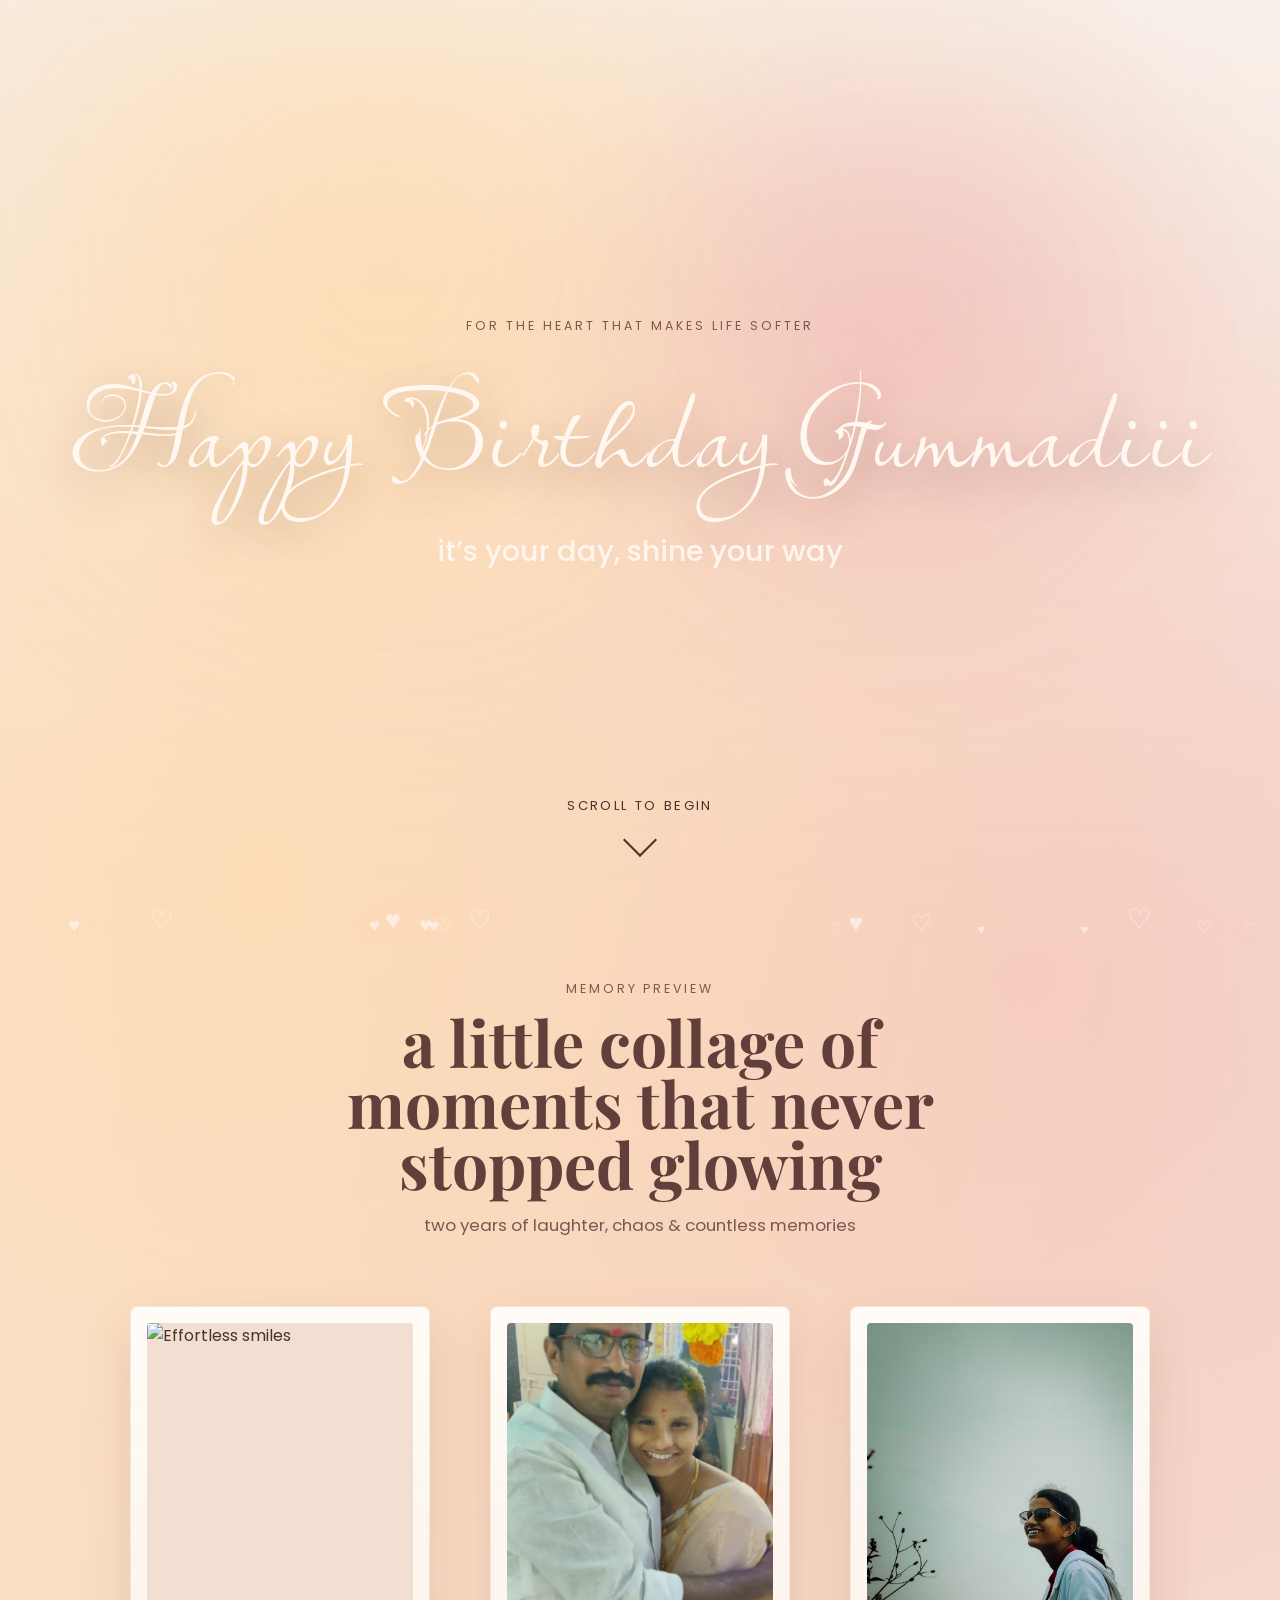
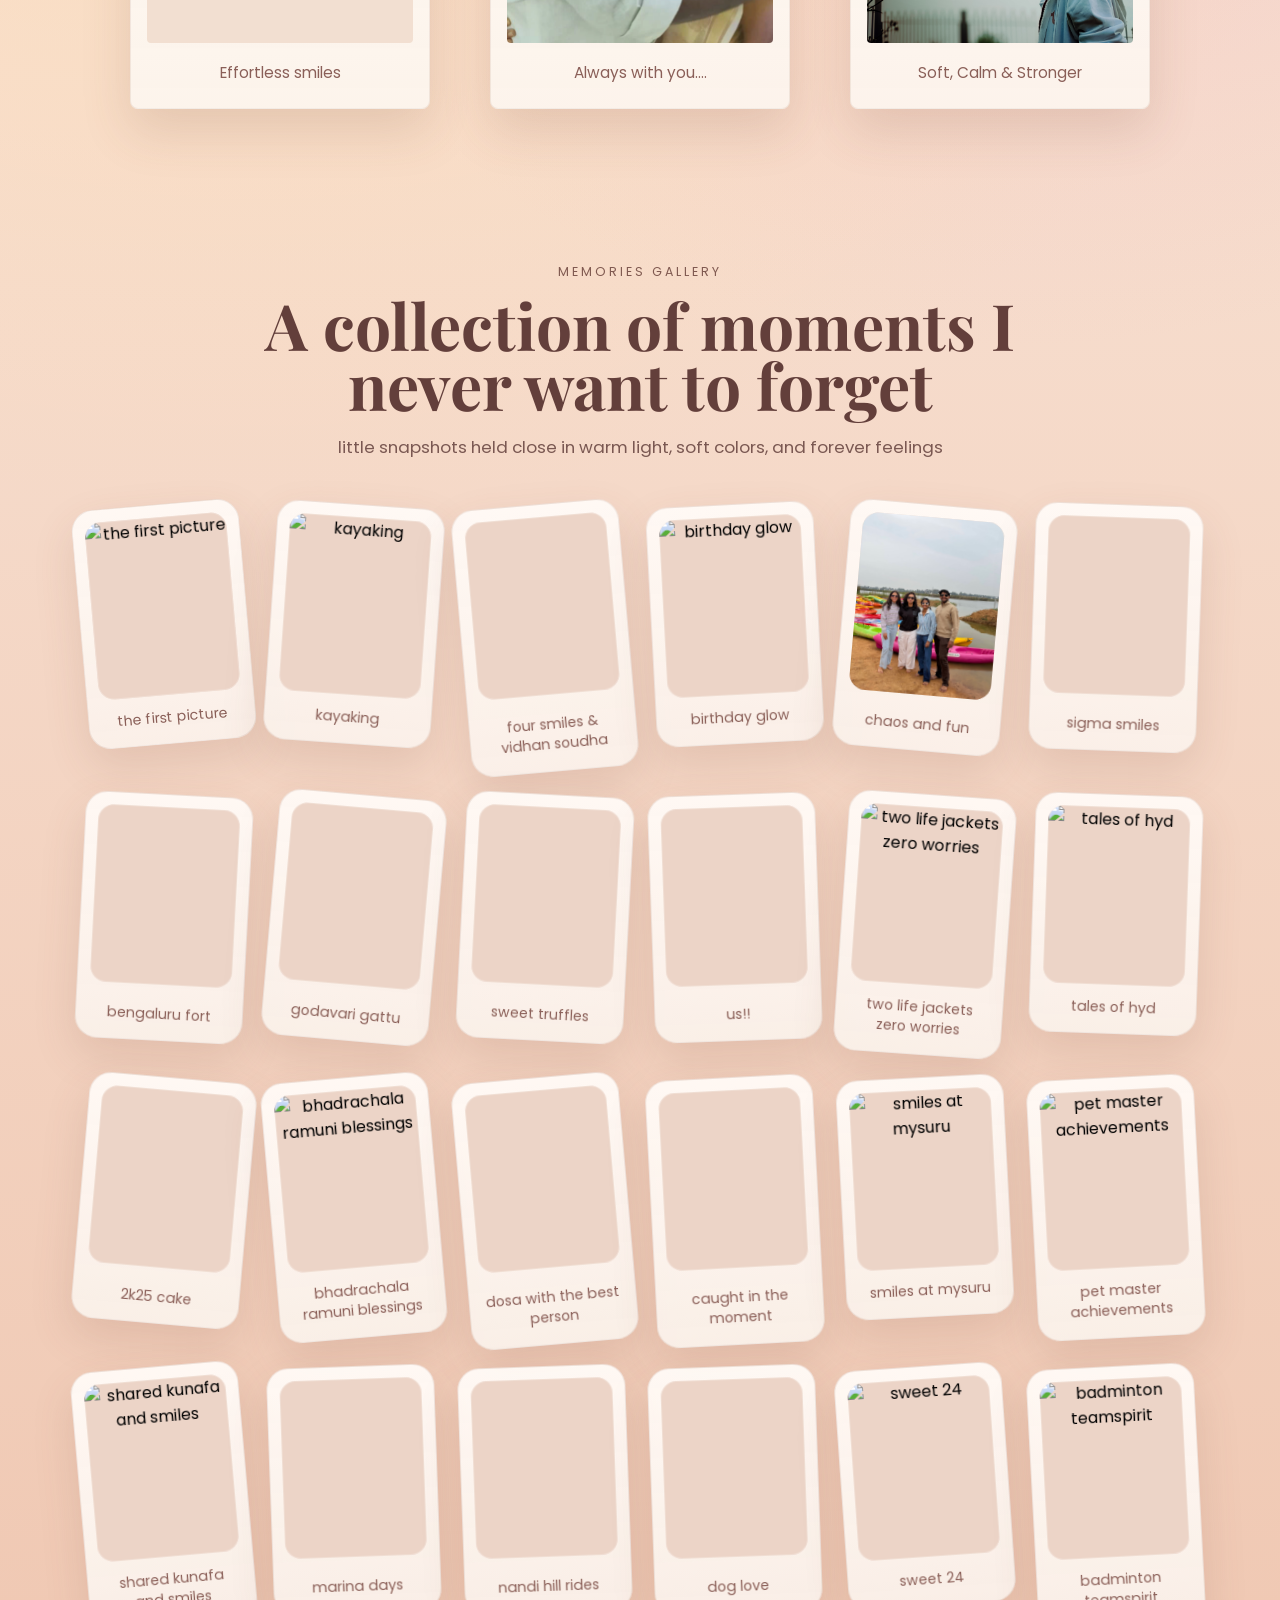
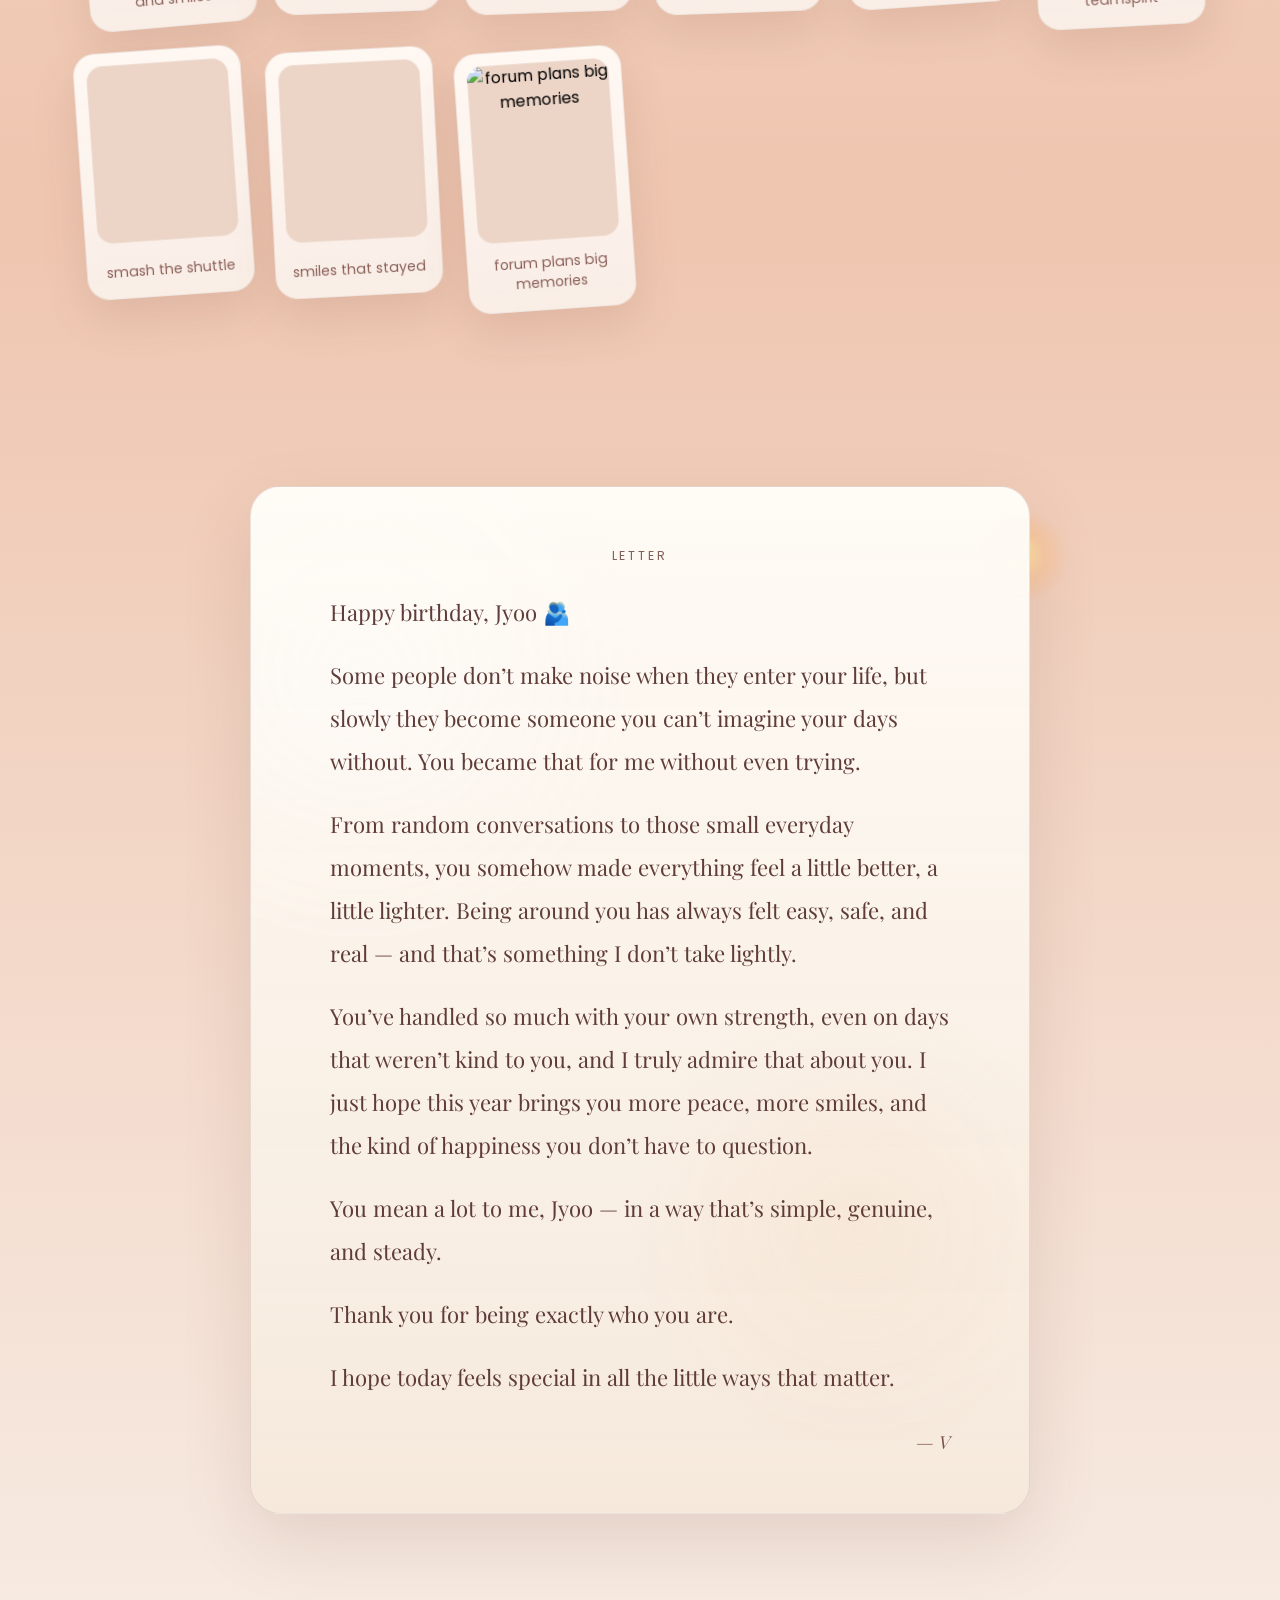
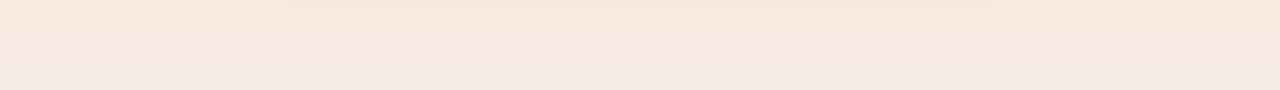
==== index.html @ 76ed0502 "Initial Commit" ====
<!DOCTYPE html>
<html lang="en">
<head>
    <meta charset="utf-8">
    <meta name="viewport" content="width=device-width, initial-scale=1.0">
    <title>Happy Birthday</title>
    <meta
        name="description"
        content="A Birthday page for Gummadi Jyoshna"
    >
    <link rel="preconnect" href="https://fonts.googleapis.com">
    <link rel="preconnect" href="https://fonts.gstatic.com" crossorigin>
    <link
        href="https://fonts.googleapis.com/css2?family=Lavishly+Yours&family=Playfair+Display:wght@600;700;800&family=Poppins:wght@300;400;500;600&display=swap"
        rel="stylesheet"
    >
    <link rel="stylesheet" href="style.css">
</head>
<body>
    <div class="sky-glow sky-glow-left"></div>
    <div class="sky-glow sky-glow-right"></div>
    <div class="film-grain"></div>
    <div class="hearts-layer" id="heartsLayer" aria-hidden="true"></div>

    <main>
        <section class="hero" id="home">
            <div class="hero-backdrop" aria-hidden="true"></div>

            <div class="hero-content">
                <p class="hero-kicker reveal">for the heart that makes life softer</p>
                <h1 class="reveal delay-1 lavishly-yours-regular">Happy Birthday Gummadiii</h1>
                <p class="hero-line reveal delay-2">it&rsquo;s your day, shine your way</p>
                <!-- <p class="hero-subtext reveal delay-3">the world is better because you&rsquo;re in it</p> -->
            </div>

            <button class="scroll-indicator reveal delay-4" id="scrollIndicator" type="button" aria-label="Scroll to begin">
                <span>scroll to begin</span>
                <span class="scroll-arrow" aria-hidden="true"></span>
            </button>
        </section>

        <section class="memories" id="memories">
            <div class="section-copy reveal">
                <p class="section-tag">Memory Preview</p>
                <h2>a little collage of moments that never stopped glowing</h2>
                <p class="section-caption">two years of laughter, chaos &amp; countless memories</p>
            </div>

            <div class="polaroid-gallery">
                <article class="polaroid polaroid-left reveal float-soft">
                    <div class="polaroid-frame">
                        <img src="Happy Birthday_files/Pictures/HP/HP_1.jpg" alt="Effortless smiles">
                    </div>
                    <p>Effortless smiles</p>
                </article>

                <article class="polaroid polaroid-center reveal delay-1">
                    <div class="polaroid-frame">
                        <img src="Happy Birthday_files/Pictures/HP/HP_2.jpeg" alt="Always with you....">
                    </div>
                    <p>Always with you....</p>
                </article>

                <article class="polaroid polaroid-right reveal delay-2 float-soft">
                    <div class="polaroid-frame">
                        <img src="Happy Birthday_files/Pictures/HP/HP_3.jpeg" alt="Soft, Calm & Stronger">
                    </div>
                    <p>Soft, Calm & Stronger</p>
                </article>
            </div>
        </section>

        <section class="memories-gallery" id="memoriesGallery">
            <div class="section-copy reveal">
                <p class="section-tag">Memories Gallery</p>
                <h2>A collection of moments I never want to forget</h2>
                <p class="section-caption">little snapshots held close in warm light, soft colors, and forever feelings</p>
            </div>

            <div class="gallery-grid" aria-label="Memories gallery"></div>
        </section>

        <section class="letter-section" id="letterSection">
            <div class="letter-container reveal">
                <span class="letter-glow" aria-hidden="true"></span>
                <div class="letter-container-inner">
                    <p class="section-tag reveal">Letter</p>

                    <div class="letter-body" aria-label="Birthday letter">
                        <p class="letter-line reveal">Happy birthday, Jyoo 🫂</p>
                        <p class="letter-line reveal">Some people don’t make noise when they enter your life, but slowly they become someone you can’t imagine your days without. You became that for me without even trying.</p>
                        <p class="letter-line reveal">From random conversations to those small everyday moments, you somehow made everything feel a little better, a little lighter. Being around you has always felt easy, safe, and real — and that’s something I don’t take lightly.</p>
                        <p class="letter-line reveal">You’ve handled so much with your own strength, even on days that weren’t kind to you, and I truly admire that about you. I just hope this year brings you more peace, more smiles, and the kind of happiness you don’t have to question.</p>
                        <p class="letter-line reveal">You mean a lot to me, Jyoo — in a way that’s simple, genuine, and steady.</p>
                        <p class="letter-line reveal">Thank you for being exactly who you are.</p>
                        <p class="letter-line reveal">I hope today feels special in all the little ways that matter.</p>
                    </div>

                    <p class="letter-signoff reveal">— V</p>
                </div>
            </div>
        </section>

    </main>

    <div class="lightbox" id="lightbox" aria-hidden="true">
        <div class="lightbox-backdrop" data-lightbox-close></div>
        <div class="lightbox-dialog" role="dialog" aria-modal="true" aria-label="Expanded gallery image">
            <button class="lightbox-nav lightbox-prev" id="lightboxPrev" type="button" aria-label="Previous image">&#10094;</button>
            <button class="lightbox-close" id="lightboxClose" type="button" aria-label="Close image preview">&times;</button>
            <img class="lightbox-image" id="lightboxImage" src="" alt="">
            <button class="lightbox-nav lightbox-next" id="lightboxNext" type="button" aria-label="Next image">&#10095;</button>
        </div>
    </div>

    <script src="js/script.js"></script>
</body>
</html>
---- style.css ----
:root {
    --bg: #f6e8dc;
    --bg-deep: #efd0bf;
    --surface: rgba(255, 249, 244, 0.56);
    --surface-strong: rgba(255, 252, 249, 0.8);
    --text: #4d2f2d;
    --muted: #7a5852;
    --line: rgba(133, 84, 73, 0.14);
    --peach: #f4b183;
    --rose: #eaa0a5;
    --gold: #ffd7a8;
    --shadow: 0 24px 80px rgba(116, 60, 42, 0.16);
}

* {
    box-sizing: border-box;
}

html {
    scroll-behavior: smooth;
}

body {
    margin: 0;
    min-height: 100vh;
    overflow-x: hidden;
    color: var(--text);
    font-family: "Poppins", sans-serif;
    background:
        radial-gradient(circle at 20% 18%, rgba(255, 218, 170, 0.72), transparent 30%),
        radial-gradient(circle at 80% 20%, rgba(238, 168, 177, 0.48), transparent 24%),
        linear-gradient(180deg, #f8efe7 0%, #f7dfd0 34%, #efc6b0 70%, #f7ece4 100%);
}

body::before {
    content: "";
    position: fixed;
    inset: 0;
    pointer-events: none;
    background: linear-gradient(to bottom, rgba(255, 255, 255, 0.08), rgba(255, 255, 255, 0));
    z-index: 1;
}

img {
    display: block;
    width: 100%;
}

button {
    font: inherit;
}

main {
    position: relative;
    z-index: 3;
}

.sky-glow,
.film-grain,
.hearts-layer {
    position: fixed;
    inset: 0;
    pointer-events: none;
}

.sky-glow {
    z-index: 0;
    filter: blur(60px);
    opacity: 0.85;
}

.sky-glow-left {
    background: radial-gradient(circle at 30% 30%, rgba(255, 214, 160, 0.75), transparent 42%);
}

.sky-glow-right {
    background: radial-gradient(circle at 70% 35%, rgba(232, 149, 156, 0.5), transparent 34%);
}

.film-grain {
    z-index: 2;
    opacity: 0.12;
    background-image:
        linear-gradient(rgba(255, 255, 255, 0.18) 1px, transparent 1px),
        linear-gradient(90deg, rgba(255, 255, 255, 0.12) 1px, transparent 1px);
    background-size: 4px 4px, 5px 5px;
    mix-blend-mode: soft-light;
}

.hero,
.memories,
.memories-gallery,
.letter-section {
    width: min(1120px, calc(100% - 32px));
    margin: 0 auto;
}

.hero {
    position: relative;
    min-height: 100vh;
    display: flex;
    justify-content: center;
    align-items: center;
    text-align: center;
    place-items: center;
    padding: 0;
}

.hero-content {
    position: relative;
    z-index: 1;
    width: 100%;
    max-width: 100%;
    margin: 0;
    display: flex;
    flex-direction: column;
    align-items: center;
    justify-content: center;
    text-align: center;
    padding: 0;
}

.hero-kicker,
.section-tag {
    margin: 0 0 14px;
    letter-spacing: 0.24em;
    text-transform: uppercase;
    font-size: 0.78rem;
    color: rgba(93, 52, 46, 0.78);
}

.hero-kicker {
    text-align: center;
}

h1,
h2 {
    margin: 0;
    font-family: "Playfair Display", serif;
    font-weight: 700;
    line-height: 0.95;
}

h1 {
    margin: 0;
    font-family: "Lucurious Script", serif;
    font-weight: 700;
    line-height: 1.08;
    font-size: clamp(3.2rem, 8vw, 6.6rem);
    color: #fff7f0;
    text-shadow: 0 14px 45px rgba(77, 35, 35, 0.38);
    display: flex;
    width: 100%;
    max-width: 100%;
    justify-content: center;
    text-align: center;
    white-space: nowrap;
}

.lavishly-yours-regular {
    font-family: "Lavishly Yours", cursive;
    font-weight: 400;
    font-size: clamp(4.2rem, 9.4vw, 7.8rem);
    letter-spacing: 0.02em;
    line-height: 1.35;
}

.hero-line {
    margin: 18px 0 10px;
    font-size: clamp(1.2rem, 2.6vw, 1.8rem);
    color: #fff5ed;
    font-weight: 500;
    text-align: center;
}

.hero-subtext {
    margin: 0;
    font-size: clamp(1rem, 2vw, 1.15rem);
    color: rgba(255, 245, 237, 0.86);
}

.scroll-indicator {
    position: absolute;
    left: 0;
    right: 0;
    bottom: 38px;
    width: fit-content;
    margin: 0 auto;
    display: flex;
    flex-direction: column;
    align-items: center;
    justify-content: center;
    gap: 12px;
    padding: 10px 18px;
    border: 0;
    appearance: none;
    -webkit-appearance: none;
    color: #4d2f2d;
    background: transparent;
    text-align: center;
    cursor: pointer;
    z-index: 1;
}

.scroll-indicator span:first-child {
    font-size: 0.82rem;
    letter-spacing: 0.18em;
    text-transform: uppercase;
}

.scroll-arrow {
    width: 24px;
    height: 24px;
    border-right: 2px solid currentColor;
    border-bottom: 2px solid currentColor;
    transform: rotate(45deg);
    animation: bounceDown 1.6s ease-in-out infinite;
}

.memories {
    position: relative;
    padding: 80px 0 120px;
}

.memories-gallery {
    position: relative;
    padding: 10px 0 140px;
}

.letter-section {
    position: relative;
    padding: 0 0 140px;
}

.section-copy {
    text-align: center;
    max-width: 760px;
    margin: 0 auto 44px;
}

h2 {
    font-size: clamp(2.4rem, 5vw, 4.6rem);
    color: #633f3b;
}

.section-caption {
    margin: 18px 0 0;
    font-size: 1.05rem;
    color: var(--muted);
}

.polaroid-gallery {
    position: relative;
    display: grid;
    grid-template-columns: repeat(3, minmax(0, 1fr));
    align-items: end;
    gap: 0;
    min-height: 420px;
    padding: 24px 20px;
}

.polaroid {
    position: relative;
    width: min(100%, 300px);
    margin: 0 auto;
    padding: 16px 16px 24px;
    border: 1px solid rgba(154, 113, 98, 0.12);
    border-radius: 8px;
    background: linear-gradient(180deg, rgba(255, 252, 248, 0.96), rgba(252, 245, 238, 0.92));
    box-shadow: 0 22px 50px rgba(123, 72, 57, 0.16);
}

.polaroid-frame {
    overflow: hidden;
    aspect-ratio: 4 / 4.8;
    border-radius: 4px;
    background: #f2dfd1;
}

.polaroid img {
    height: 100%;
    object-fit: cover;
    cursor: zoom-in;
}

.polaroid p {
    margin: 18px 0 0;
    text-align: center;
    color: #8a5f58;
    font-size: 0.96rem;
}

.polaroid-left {
    transform: translateY(40px) rotate(-8deg);
    z-index: 1;
}

.polaroid-center {
    transform: rotate(2deg);
    z-index: 3;
}

.polaroid-right {
    transform: translateY(26px) rotate(9deg);
    z-index: 2;
}

.gallery-grid {
    display: grid;
    grid-template-columns: repeat(auto-fit, minmax(160px, 1fr));
    gap: 22px;
    align-items: start;
}

.gallery-card {
    position: relative;
    padding: 12px 12px 16px;
    border: 1px solid rgba(154, 113, 98, 0.14);
    border-radius: 22px;
    background: linear-gradient(180deg, rgba(255, 250, 246, 0.95), rgba(250, 241, 234, 0.92));
    box-shadow: 0 18px 44px rgba(118, 70, 56, 0.14);
    transform: rotate(var(--card-rotate, 0deg));
    contain: layout paint;
    transition: transform 0.45s ease, box-shadow 0.45s ease, border-color 0.45s ease;
}

.gallery-card.reveal {
    opacity: 0;
    transform: translateY(28px) rotate(var(--card-rotate, 0deg));
}

.gallery-card.reveal.is-visible {
    opacity: 1;
    transform: translateY(0) rotate(var(--card-rotate, 0deg));
}

.gallery-card:hover {
    transform: translateY(-4px) rotate(var(--card-rotate, 0deg));
    box-shadow: 0 24px 56px rgba(118, 70, 56, 0.18);
    border-color: rgba(154, 113, 98, 0.24);
}

.gallery-card p {
    margin: 12px 4px 0;
    text-align: center;
    color: #8a5f58;
    font-size: 0.88rem;
    line-height: 1.45;
}

.gallery-shot {
    width: 100%;
    padding: 0;
    border: 0;
    border-radius: 16px;
    overflow: hidden;
    cursor: zoom-in;
    background: #ecd4c7;
    box-shadow: inset 0 0 0 1px rgba(255, 255, 255, 0.22);
}

.gallery-shot img {
    aspect-ratio: 4 / 5;
    height: 100%;
    object-fit: cover;
    object-position: center;
    transition: transform 0.55s ease, filter 0.55s ease;
    will-change: transform;
}

.gallery-shot:hover img,
.gallery-shot:focus-visible img {
    transform: scale(1.06);
    filter: brightness(1.08) saturate(1.05);
}

.gallery-shot:focus-visible {
    outline: 2px solid rgba(111, 63, 57, 0.45);
    outline-offset: 4px;
}

.letter-container {
    position: relative;
    display: flex;
    justify-content: center;
    padding: 36px 0;
}

.letter-container-inner {
    position: relative;
    width: min(780px, 100%);
    padding: clamp(36px, 5vw, 60px);
    border: 1px solid rgba(145, 95, 83, 0.16);
    border-radius: 30px;
    background:
        linear-gradient(180deg, rgba(255, 252, 247, 0.97), rgba(245, 233, 220, 0.94)),
        repeating-linear-gradient(
            180deg,
            rgba(167, 116, 100, 0.06) 0,
            rgba(167, 116, 100, 0.06) 1px,
            transparent 1px,
            transparent 36px
        );
    box-shadow:
        0 26px 70px rgba(112, 64, 51, 0.14),
        inset 0 1px 0 rgba(255, 255, 255, 0.72);
    overflow: hidden;
}

.letter-container-inner::before {
    content: "";
    position: absolute;
    inset: 0;
    background:
        radial-gradient(circle at 14% 18%, rgba(255, 255, 255, 0.44), transparent 26%),
        radial-gradient(circle at 78% 72%, rgba(242, 199, 164, 0.2), transparent 24%);
    opacity: 0.8;
    pointer-events: none;
}

.letter-body,
.letter-signoff {
    position: relative;
    z-index: 1;
}

.letter-container .section-tag {
    position: relative;
    z-index: 1;
    margin-bottom: 26px;
    text-align: center;
}

.letter-body {
    display: grid;
    gap: 20px;
    max-width: 620px;
    margin: 0 auto;
    font-family: "Playfair Display", serif;
    font-size: clamp(1.14rem, 2vw, 1.38rem);
    line-height: 1.95;
    color: #5f3c37;
}

.letter-line {
    margin: 0;
    opacity: 0;
    transform: translateY(14px);
    transition:
        opacity 0.75s ease,
        transform 0.75s ease;
    transition-delay: var(--line-delay, 0s);
}

.letter-line.is-visible {
    opacity: 1;
    transform: translateY(0);
}

.letter-signoff {
    margin: 30px auto 0;
    max-width: 620px;
    text-align: right;
    font-family: "Playfair Display", serif;
    font-size: 1.12rem;
    font-style: italic;
    color: #7b5149;
}

.letter-glow {
    position: absolute;
    top: 62px;
    right: 12%;
    width: 88px;
    height: 88px;
    border-radius: 999px;
    background: radial-gradient(circle, rgba(255, 231, 171, 0.95) 0%, rgba(255, 192, 128, 0.42) 38%, rgba(255, 179, 119, 0.08) 70%, transparent 100%);
    filter: blur(2px);
    pointer-events: none;
    opacity: 0.9;
}

.letter-glow::before {
    content: "";
    position: absolute;
    left: 50%;
    top: 50%;
    width: 14px;
    height: 28px;
    border-radius: 50% 50% 50% 50%;
    background: linear-gradient(180deg, rgba(255, 253, 234, 0.98), rgba(255, 198, 92, 0.92));
    transform: translate(-50%, -60%) rotate(12deg);
    box-shadow: 0 0 18px rgba(255, 214, 116, 0.65);
}

.reveal {
    opacity: 0;
    transform: translateY(28px);
    transition: opacity 0.9s ease, transform 0.9s ease;
}

.reveal.is-visible {
    opacity: 1;
    transform: translateY(0);
}

.delay-1 {
    transition-delay: 0.12s;
}

.delay-2 {
    transition-delay: 0.24s;
}

.delay-3 {
    transition-delay: 0.36s;
}

.delay-4 {
    transition-delay: 0.48s;
}

.float-soft {
    animation: floatSoft 5.8s ease-in-out infinite;
}

.heart {
    position: absolute;
    bottom: -40px;
    color: rgba(255, 243, 238, 0.72);
    font-size: 14px;
    animation-name: heartRise;
    animation-timing-function: linear;
    animation-iteration-count: infinite;
    text-shadow: 0 0 12px rgba(255, 223, 205, 0.52);
}

.lightbox {
    position: fixed;
    inset: 0;
    z-index: 20;
    display: grid;
    place-items: center;
    padding: 24px;
    opacity: 0;
    visibility: hidden;
    transition: opacity 0.25s ease, visibility 0.25s ease;
}

.lightbox.is-open {
    opacity: 1;
    visibility: visible;
}

.lightbox-backdrop {
    position: absolute;
    inset: 0;
    background: rgba(26, 16, 15, 0.84);
    backdrop-filter: blur(6px);
}

.lightbox-dialog {
    position: relative;
    z-index: 1;
    width: min(92vw, 900px);
    max-height: min(88vh, 900px);
    display: grid;
    place-items: center;
}

.lightbox-image {
    width: auto;
    max-width: 100%;
    max-height: 88vh;
    border-radius: 18px;
    box-shadow: 0 24px 70px rgba(0, 0, 0, 0.35);
}

.lightbox-nav {
    position: absolute;
    top: 50%;
    translate: 0 -50%;
    width: 52px;
    height: 52px;
    border: 0;
    border-radius: 999px;
    display: grid;
    place-items: center;
    padding: 0;
    color: #fff7f0;
    background: rgba(77, 47, 45, 0.86);
    box-shadow: 0 14px 30px rgba(0, 0, 0, 0.24);
    cursor: pointer;
    font-size: 1.7rem;
    line-height: 1;
    transition: background 0.25s ease, transform 0.25s ease;
}

.lightbox-nav:hover {
    background: rgba(77, 47, 45, 1);
    transform: translateY(-2px);
}

.lightbox-prev {
    left: -72px;
}

.lightbox-next {
    right: -72px;
}

.lightbox-close {
    position: absolute;
    top: -14px;
    right: -14px;
    width: 44px;
    height: 44px;
    border: 0;
    border-radius: 999px;
    display: grid;
    place-items: center;
    padding: 0;
    color: #fff7f0;
    background: rgba(77, 47, 45, 0.9);
    box-shadow: 0 12px 30px rgba(0, 0, 0, 0.24);
    cursor: pointer;
    font-size: 1.8rem;
    line-height: 1;
}

.lightbox-close:hover {
    background: rgba(77, 47, 45, 1);
}

@keyframes bounceDown {
    0%,
    100% {
        transform: rotate(45deg) translate(0, 0);
        opacity: 0.7;
    }

    50% {
        transform: rotate(45deg) translate(6px, 6px);
        opacity: 1;
    }
}

@keyframes floatSoft {
    0%,
    100% {
        translate: 0 0;
    }

    50% {
        translate: 0 -14px;
    }
}

@keyframes heartRise {
    0% {
        transform: translate3d(0, 0, 0) scale(0.9);
        opacity: 0;
    }

    15% {
        opacity: 0.85;
    }

    100% {
        transform: translate3d(var(--drift, 0px), -110vh, 0) scale(1.15);
        opacity: 0;
    }
}

@media (max-width: 900px) {
    .hero-content {
        width: 100%;
        max-width: 100%;
    }

    .gallery-grid {
        grid-template-columns: repeat(auto-fit, minmax(170px, 1fr));
        gap: 18px;
    }

    .polaroid-gallery {
        grid-template-columns: 1fr;
        gap: 26px;
        justify-items: center;
        min-height: auto;
        padding: 10px 0 0;
    }

    .lightbox-prev {
        left: 14px;
    }

    .lightbox-next {
        right: 14px;
    }

    .polaroid,
    .polaroid-left,
    .polaroid-center,
    .polaroid-right {
        width: min(100%, 340px);
        transform: rotate(0deg);
    }
}

@media (max-width: 640px) {
    .hero,
    .memories,
    .memories-gallery,
    .letter-section {
        width: min(100%, calc(100% - 20px));
    }

    .memories-gallery {
        padding-bottom: 110px;
    }

    .gallery-grid {
        grid-template-columns: repeat(2, minmax(0, 1fr));
        gap: 16px;
    }

    .gallery-card,
    .gallery-card:hover {
        transform: rotate(0deg);
    }

    .gallery-card.reveal {
        transform: translateY(28px) rotate(0deg);
    }

    .gallery-card.reveal.is-visible {
        transform: translateY(0) rotate(0deg);
    }

    .gallery-card p {
        font-size: 0.82rem;
    }

    .hero-backdrop {
        inset: 10px 0;
        border-radius: 28px;
    }

    .hero-content {
        width: 100%;
        max-width: 100%;
    }

    .lavishly-yours-regular {
        font-size: clamp(3.8rem, 18vw, 5.8rem);
        letter-spacing: 0.015em;
    }

    h1 {
        white-space: normal;
    }

    .scroll-indicator {
        bottom: 24px;
    }

    .section-caption {
        font-size: 0.98rem;
    }

    .letter-section {
        padding-bottom: 110px;
    }

    .letter-container-inner {
        padding: 30px 22px 34px;
        border-radius: 22px;
    }

    .letter-body {
        gap: 16px;
        font-size: 1.04rem;
        line-height: 1.72;
    }

    .letter-signoff {
        margin-top: 24px;
    }

    .letter-glow {
        right: 8px;
        top: 34px;
        width: 68px;
        height: 68px;
        opacity: 0.78;
    }

    .lightbox {
        padding: 18px;
    }

    .lightbox-dialog {
        width: min(100%, 92vw);
    }

    .lightbox-close {
        top: -10px;
        right: -2px;
    }

    .lightbox-nav {
        top: auto;
        bottom: -64px;
        translate: 0 0;
    }

    .lightbox-prev {
        left: calc(50% - 62px);
    }

    .lightbox-next {
        right: calc(50% - 62px);
    }
}

@media (prefers-reduced-motion: reduce) {
    html {
        scroll-behavior: auto;
    }

    *,
    *::before,
    *::after {
        animation: none !important;
        transition-duration: 0.01ms !important;
        transition-delay: 0ms !important;
    }

    .reveal,
    .reveal.is-visible {
        opacity: 1;
        transform: none;
    }
}
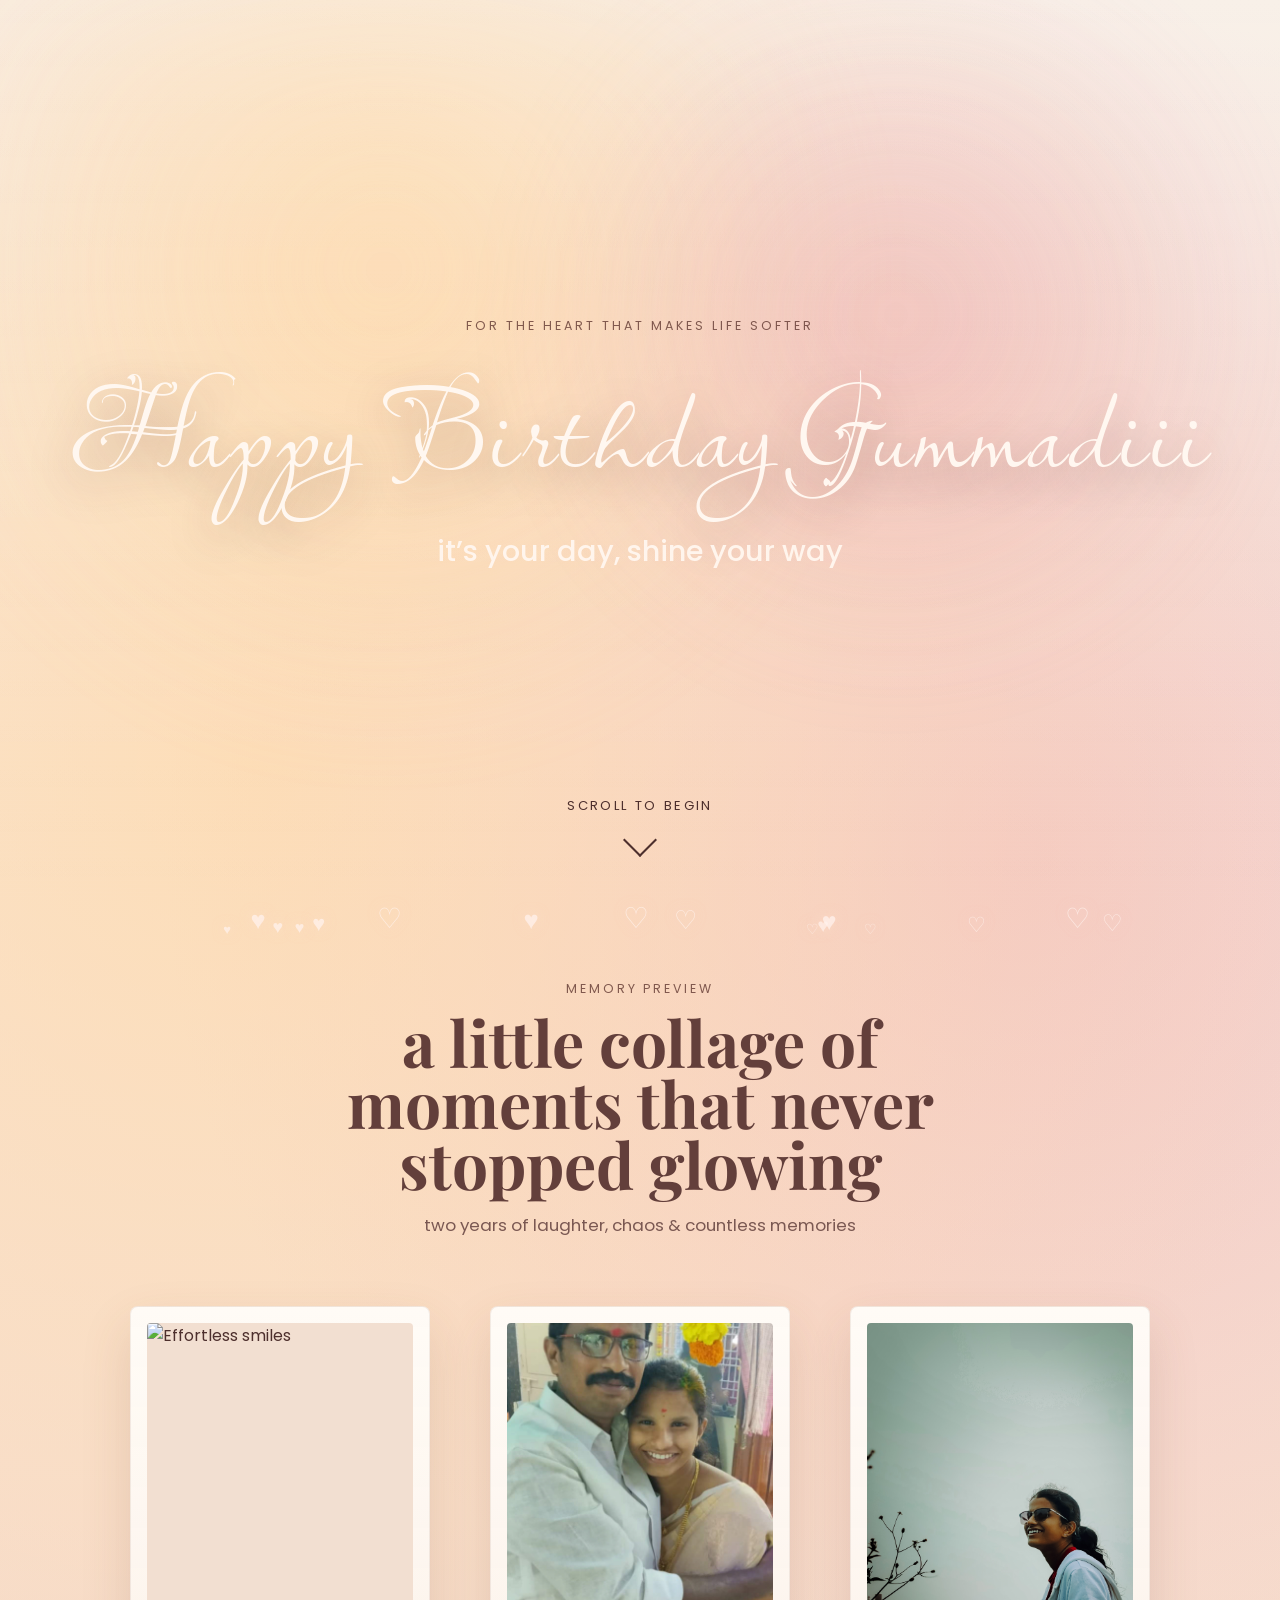
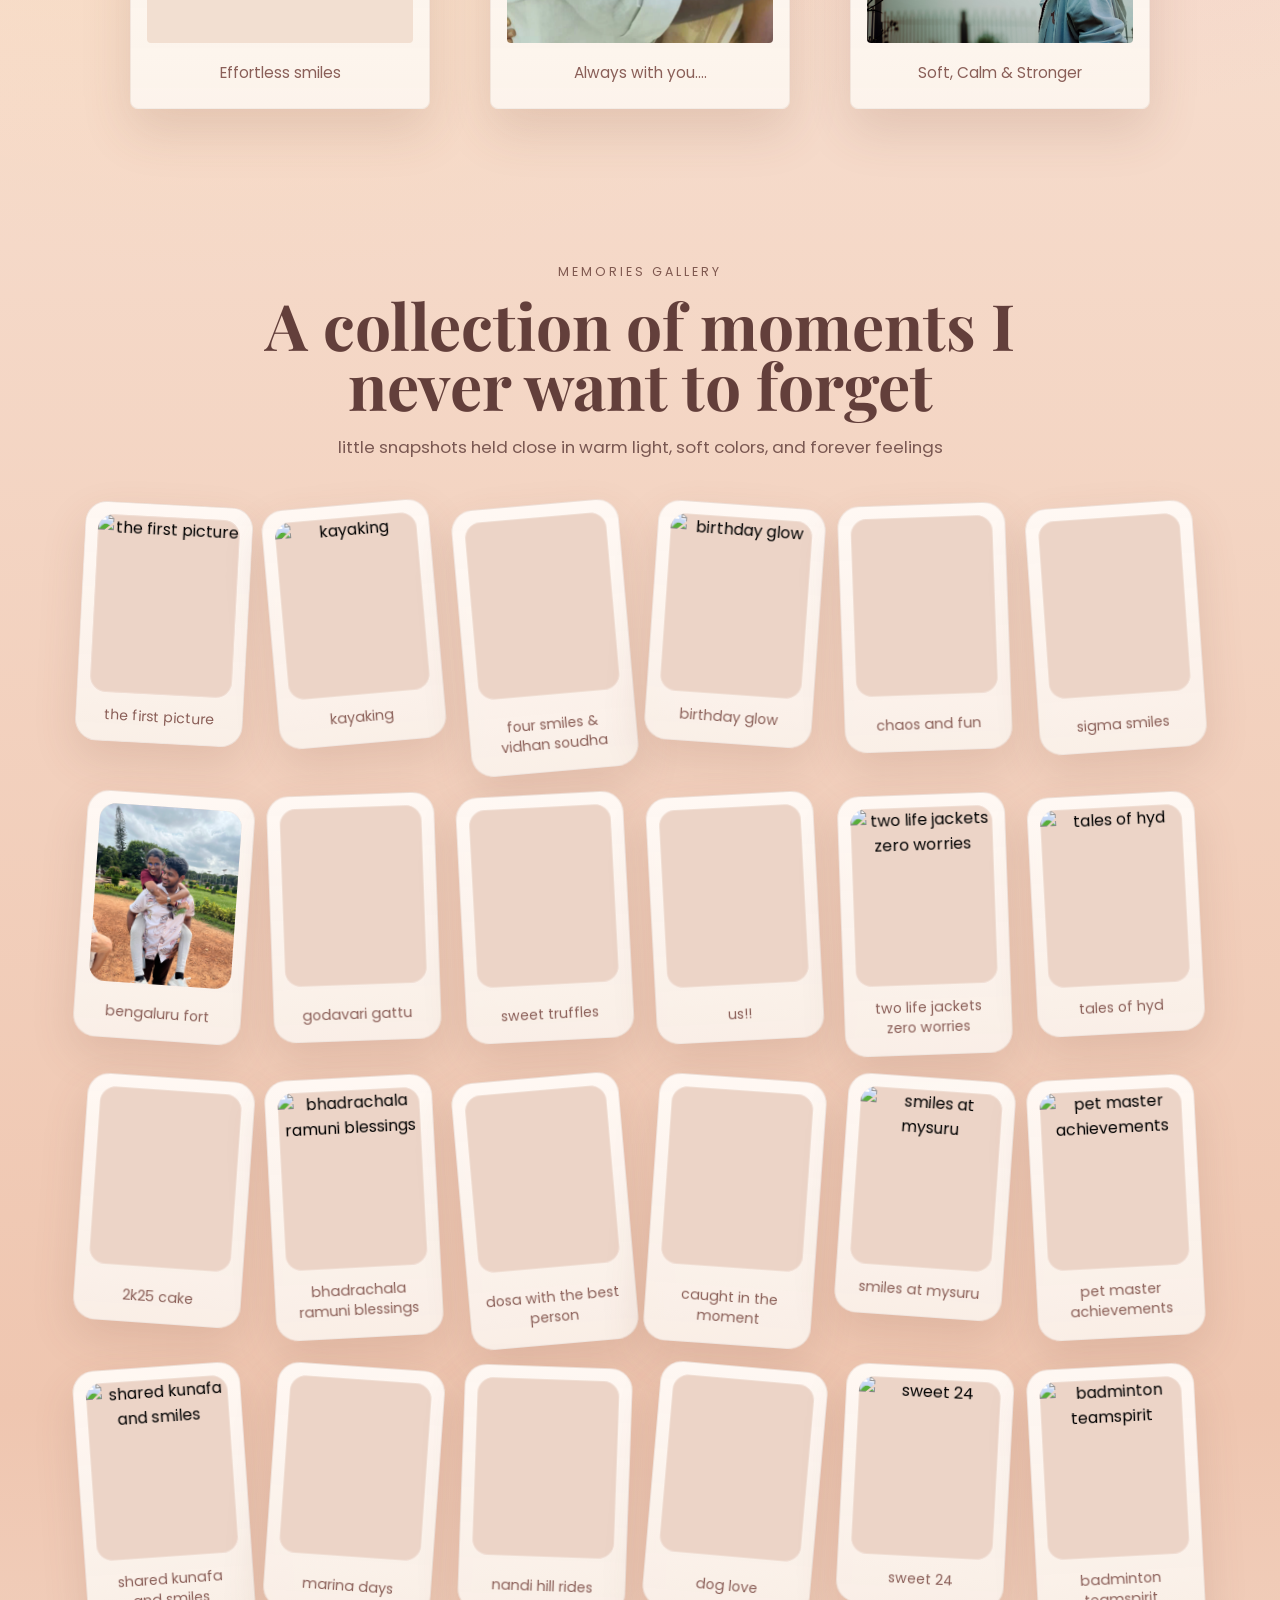
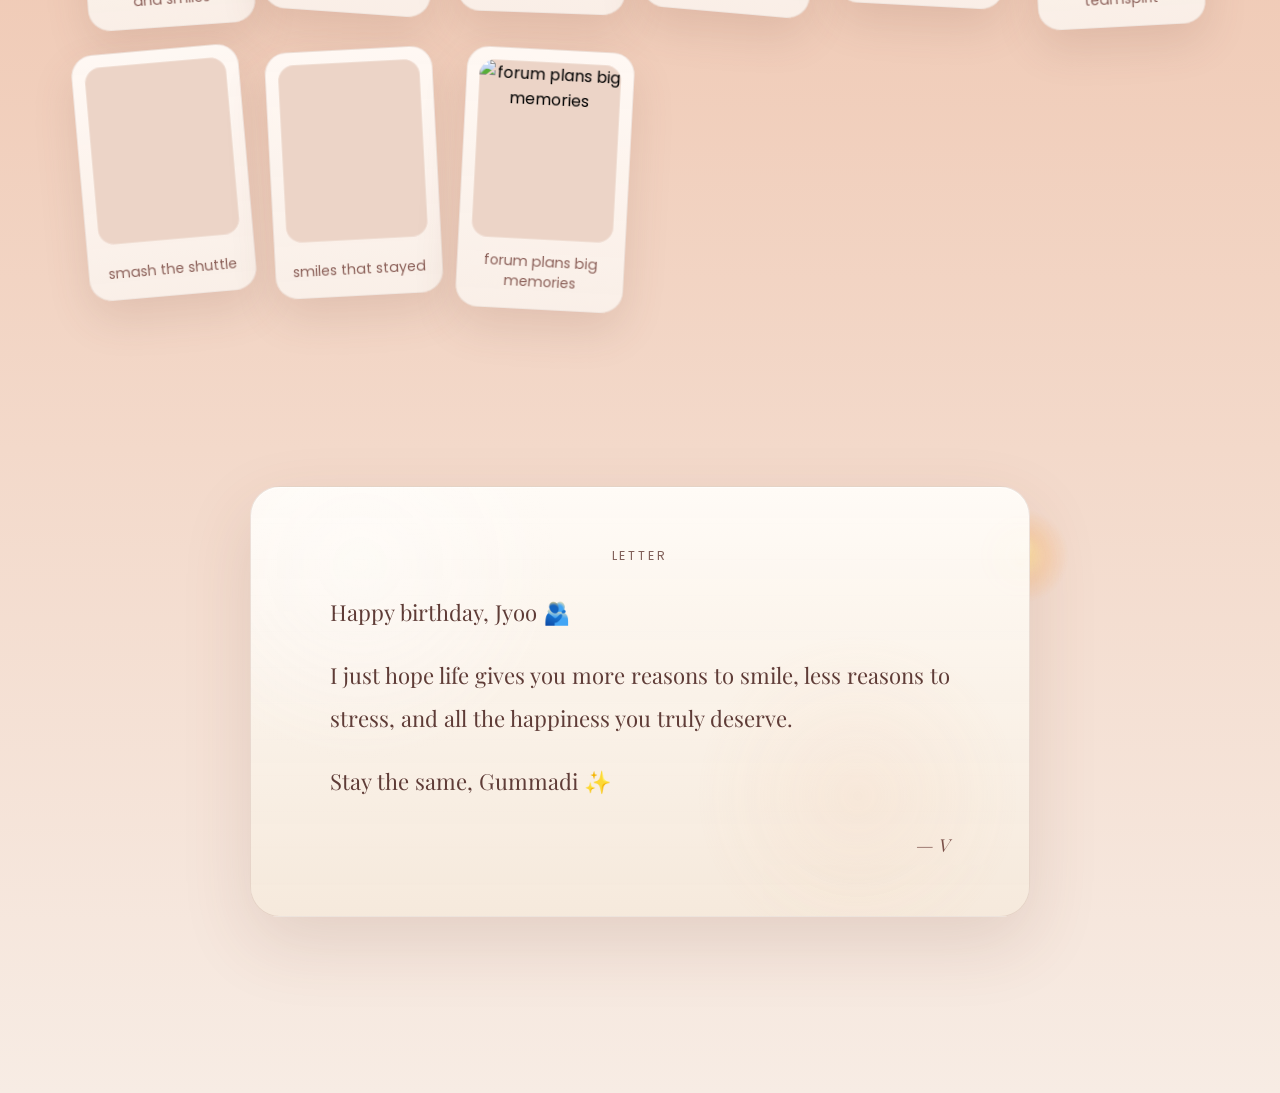
==== commit ddaf1282: "Update index.html" ====
--- a/index.html
+++ b/index.html
@@ -88,12 +88,8 @@
 
                     <div class="letter-body" aria-label="Birthday letter">
                         <p class="letter-line reveal">Happy birthday, Jyoo 🫂</p>
-                        <p class="letter-line reveal">Some people don’t make noise when they enter your life, but slowly they become someone you can’t imagine your days without. You became that for me without even trying.</p>
-                        <p class="letter-line reveal">From random conversations to those small everyday moments, you somehow made everything feel a little better, a little lighter. Being around you has always felt easy, safe, and real — and that’s something I don’t take lightly.</p>
-                        <p class="letter-line reveal">You’ve handled so much with your own strength, even on days that weren’t kind to you, and I truly admire that about you. I just hope this year brings you more peace, more smiles, and the kind of happiness you don’t have to question.</p>
-                        <p class="letter-line reveal">You mean a lot to me, Jyoo — in a way that’s simple, genuine, and steady.</p>
-                        <p class="letter-line reveal">Thank you for being exactly who you are.</p>
-                        <p class="letter-line reveal">I hope today feels special in all the little ways that matter.</p>
+                        <p class="letter-line reveal">I just hope life gives you more reasons to smile, less reasons to stress, and all the happiness you truly deserve.</p>
+                        <p class="letter-line reveal">Stay the same, Gummadi ✨</p>
                     </div>
 
                     <p class="letter-signoff reveal">— V</p>
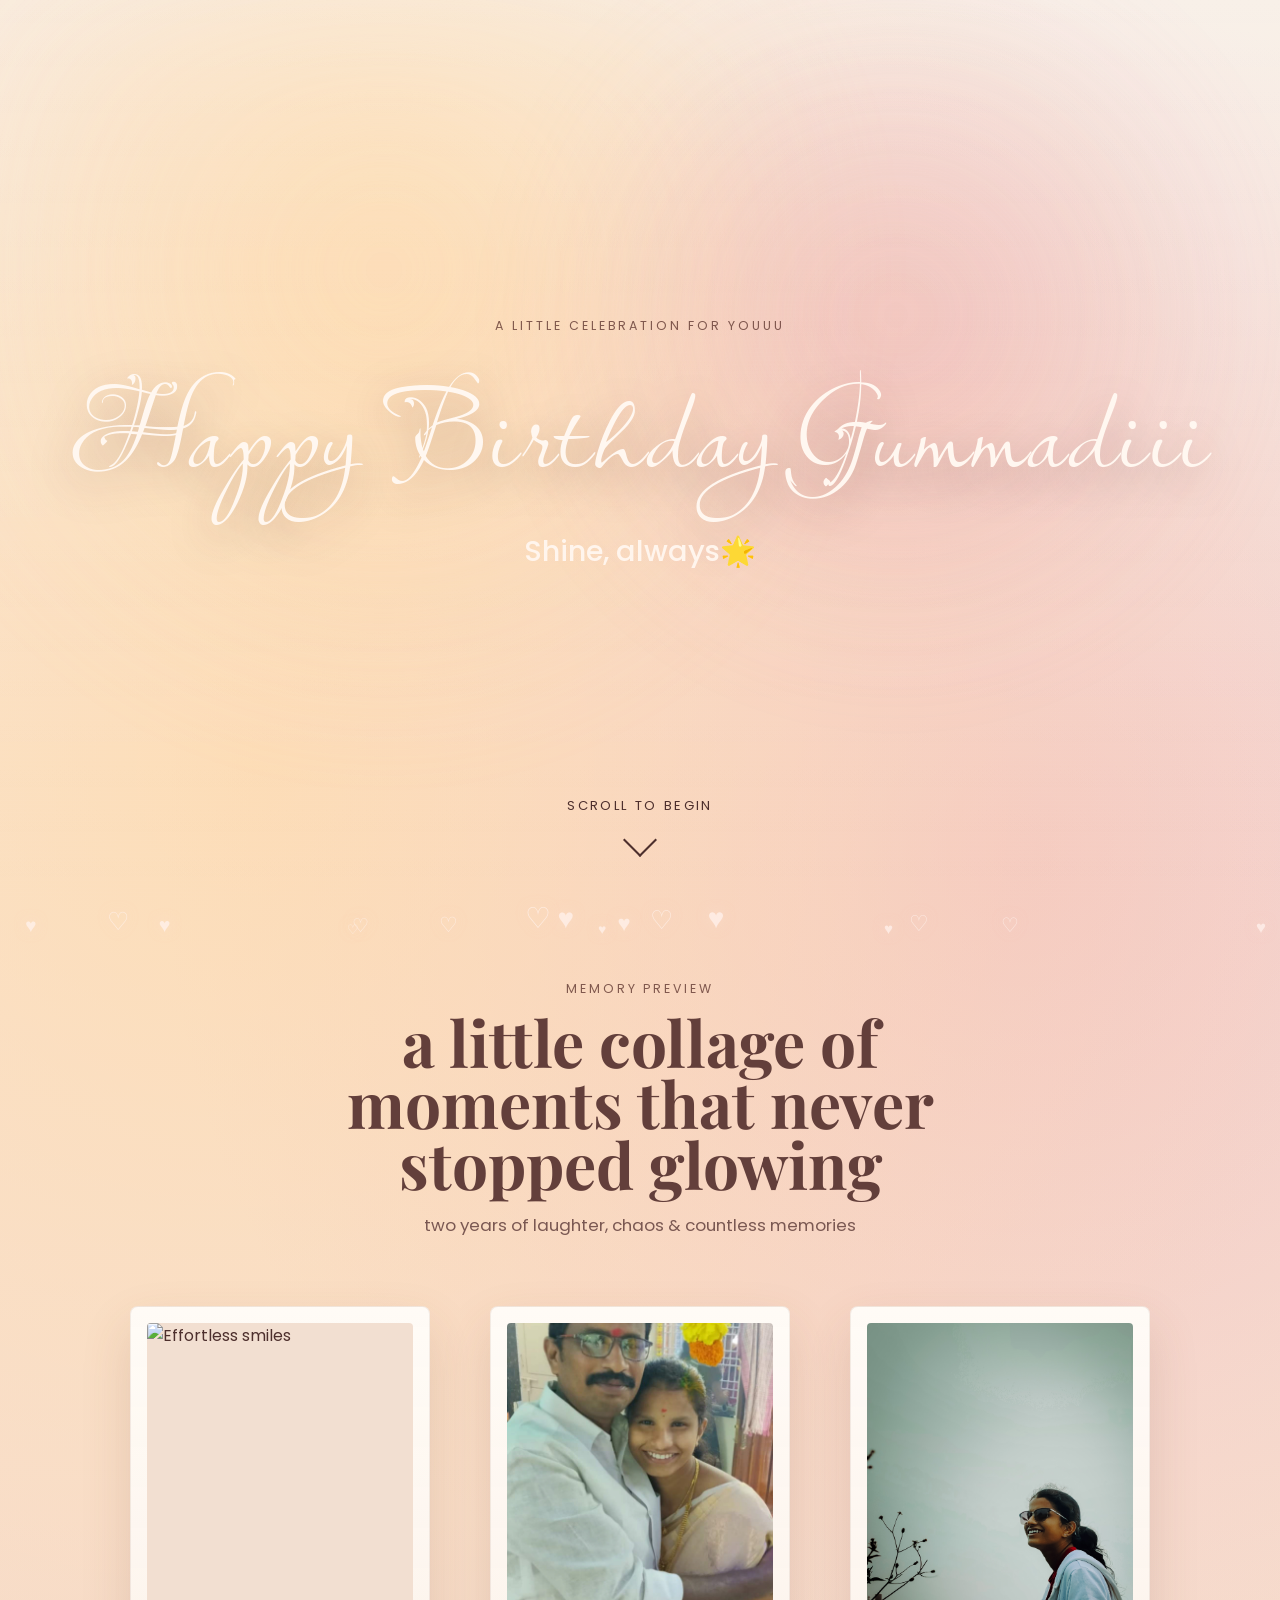
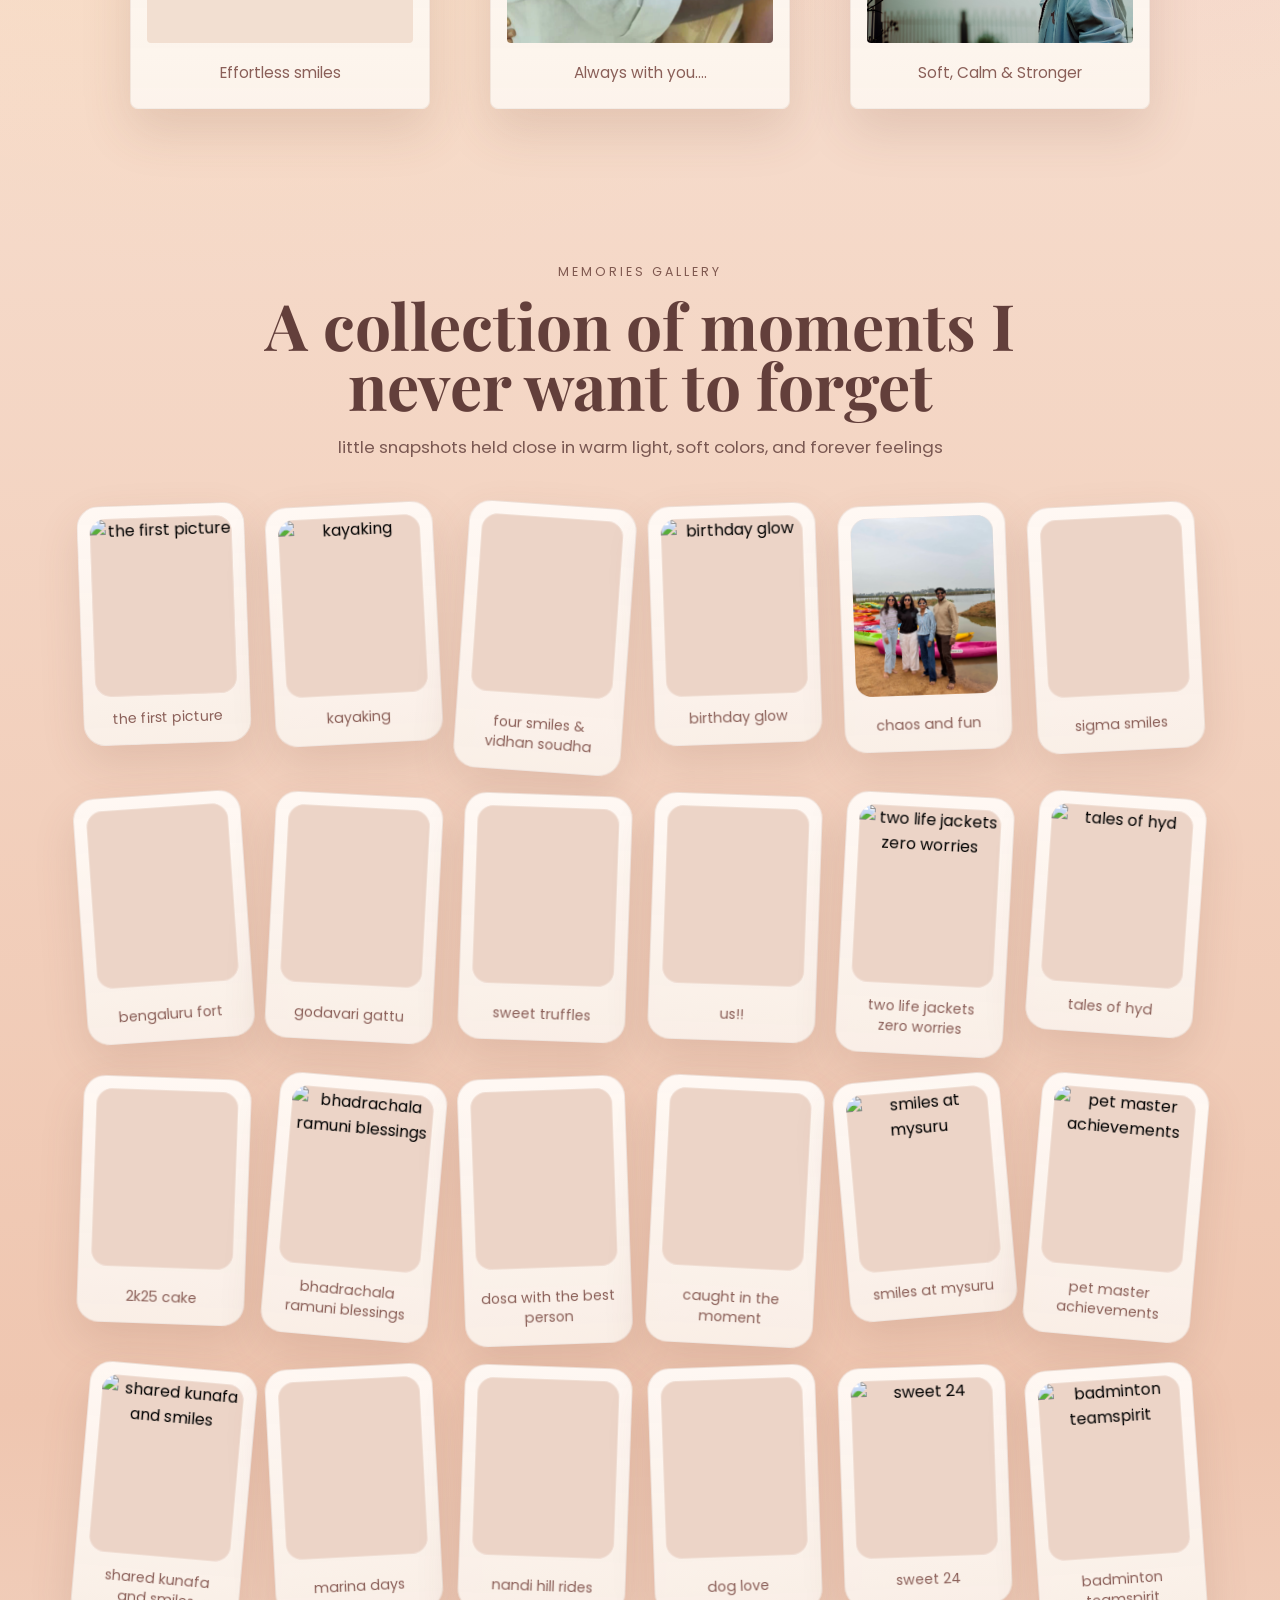
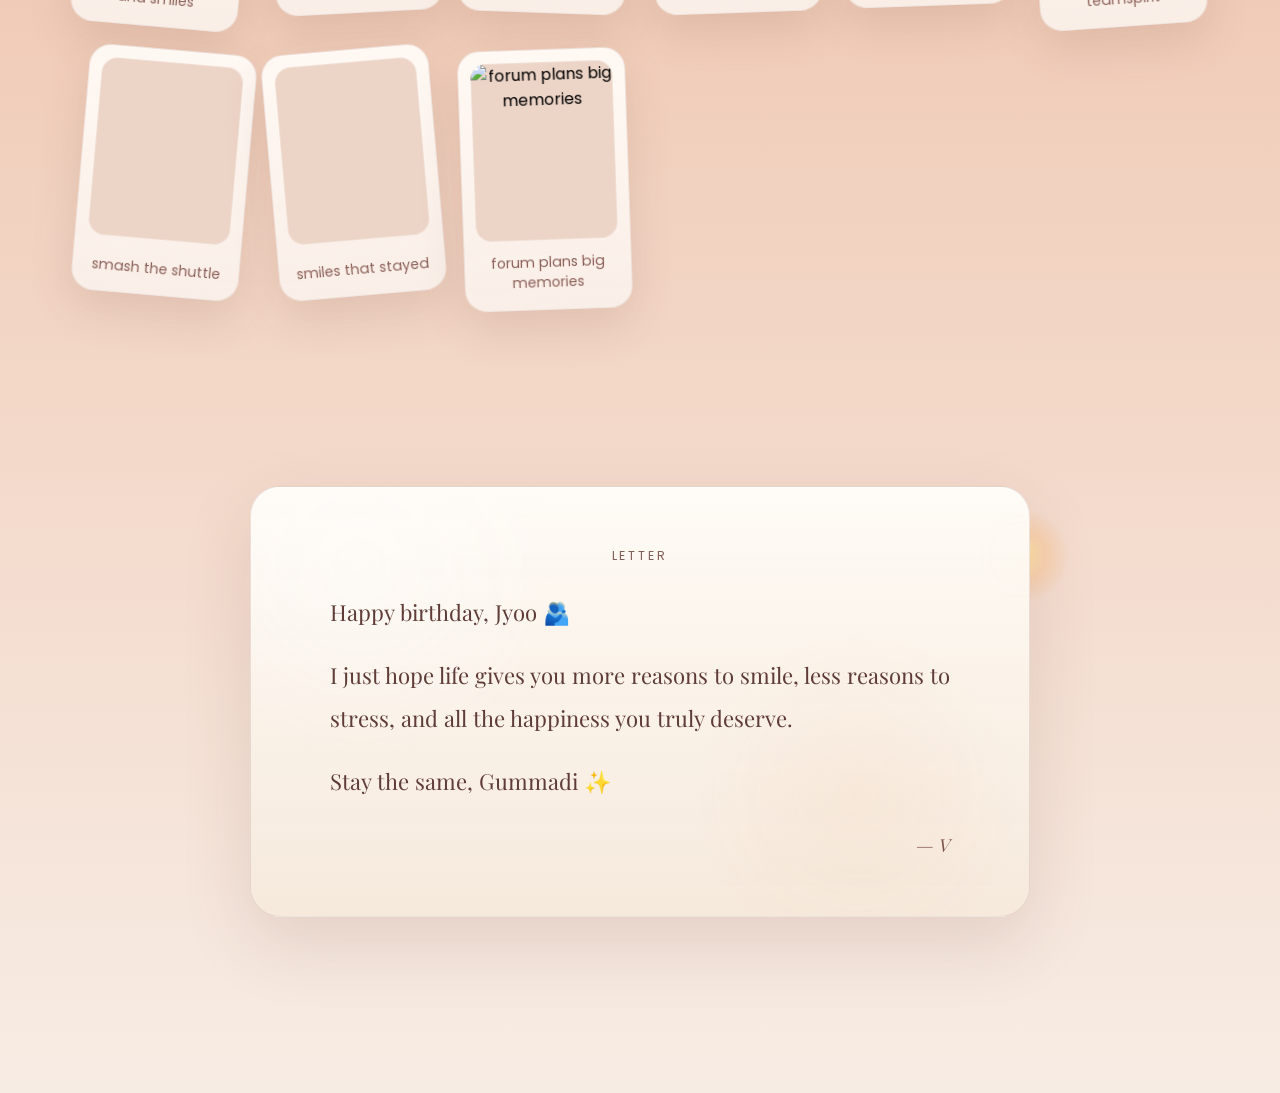
==== commit 4ec0f40e: "Update index.html" ====
--- a/index.html
+++ b/index.html
@@ -27,9 +27,9 @@
             <div class="hero-backdrop" aria-hidden="true"></div>
 
             <div class="hero-content">
-                <p class="hero-kicker reveal">for the heart that makes life softer</p>
+                <p class="hero-kicker reveal">A little celebration for youuu</p>
                 <h1 class="reveal delay-1 lavishly-yours-regular">Happy Birthday Gummadiii</h1>
-                <p class="hero-line reveal delay-2">it&rsquo;s your day, shine your way</p>
+                <p class="hero-line reveal delay-2">Shine, always🌟</p>
                 <!-- <p class="hero-subtext reveal delay-3">the world is better because you&rsquo;re in it</p> -->
             </div>
 
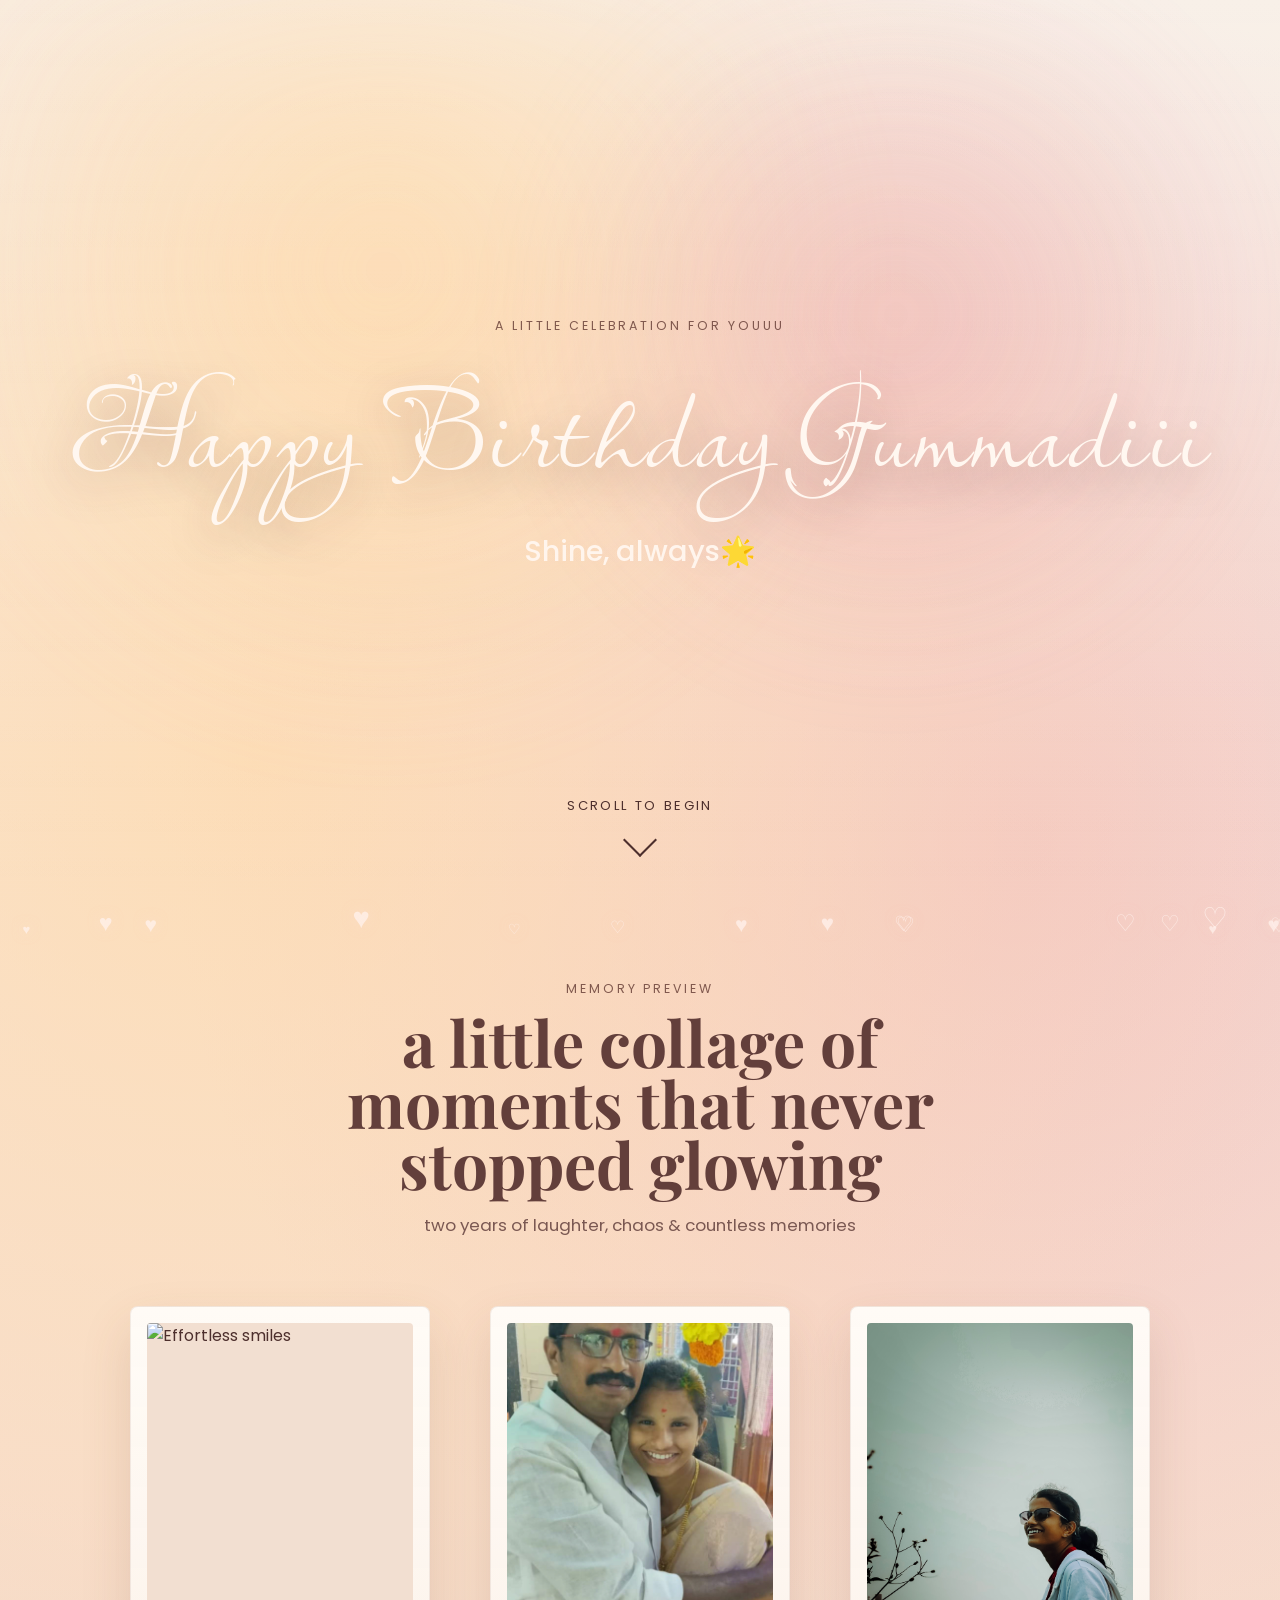
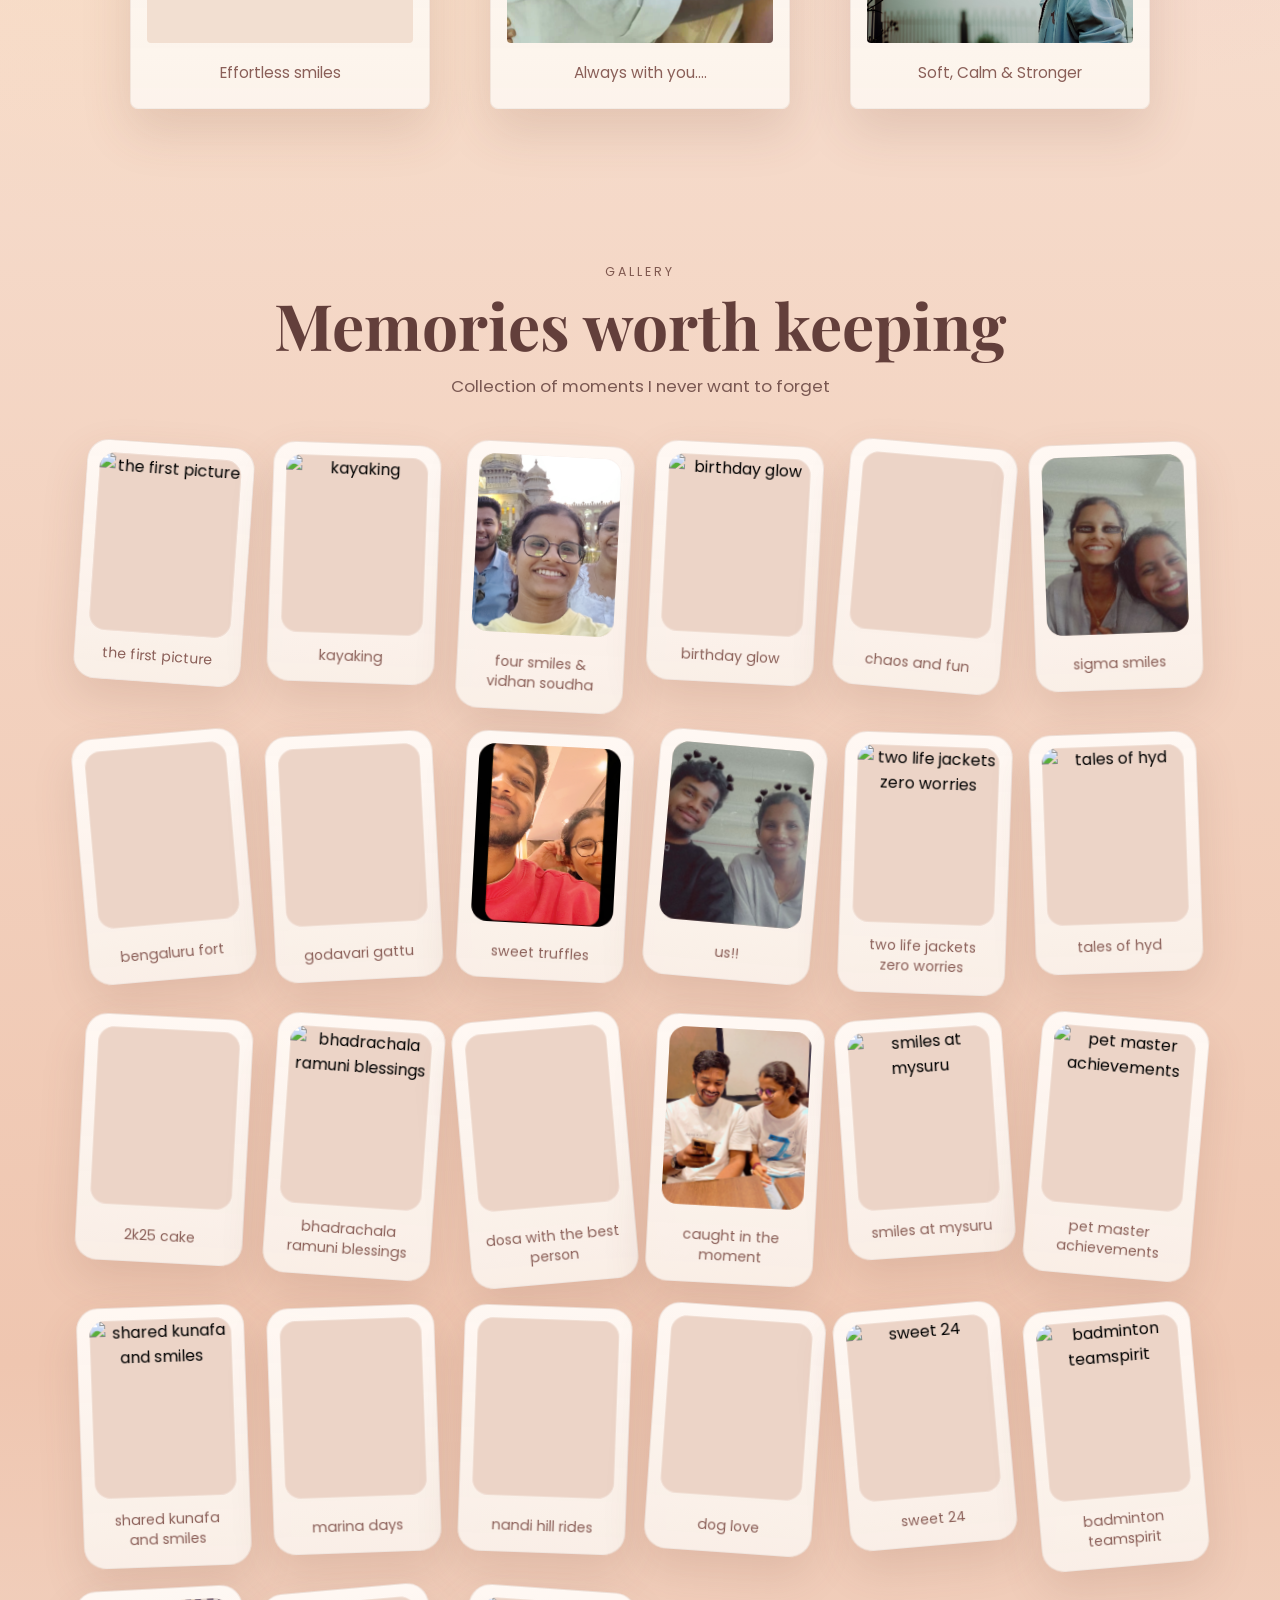
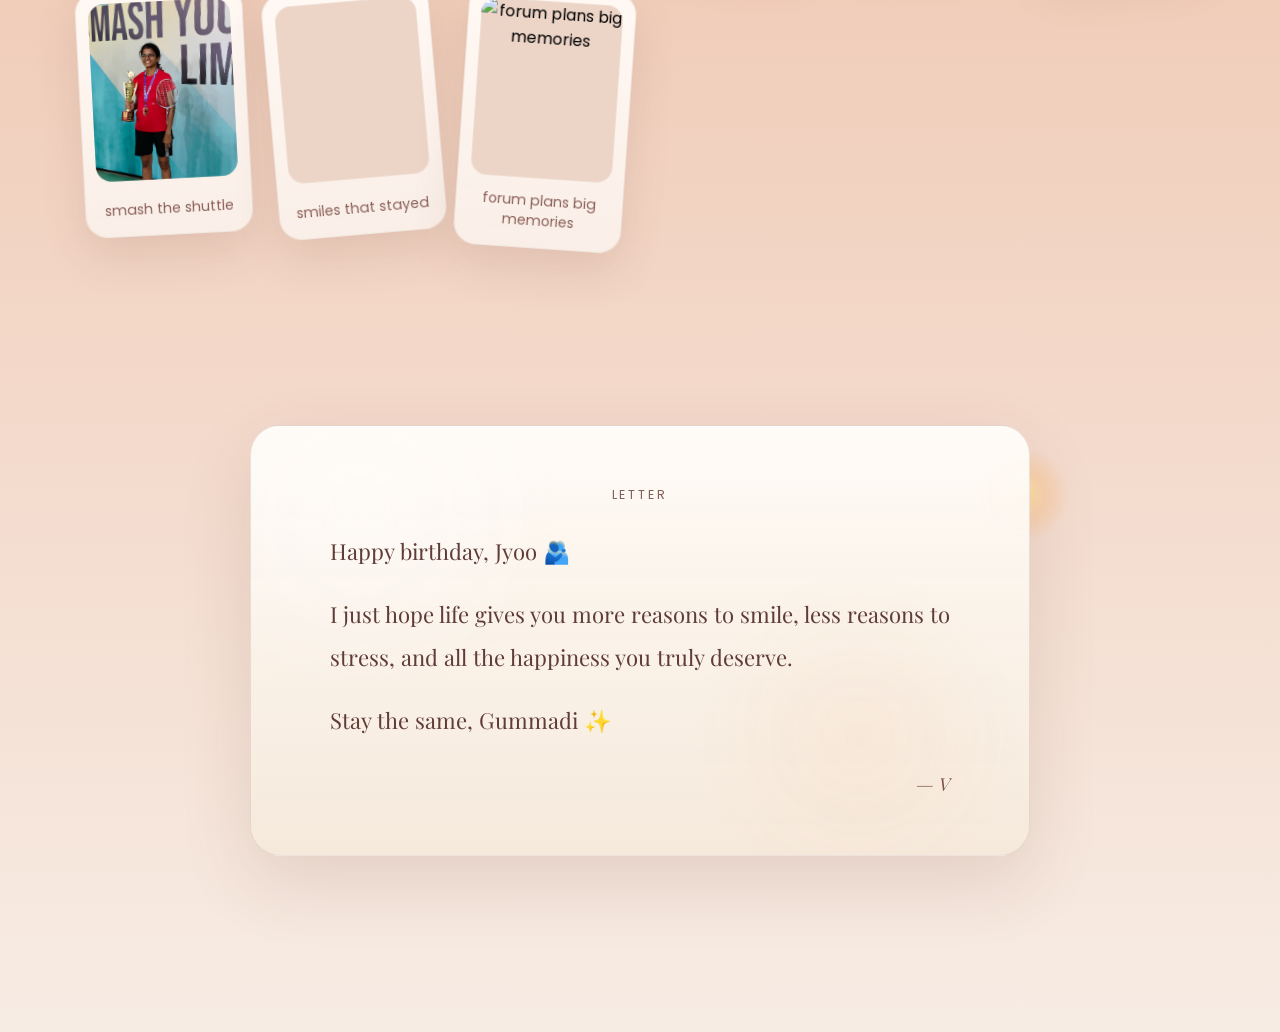
==== commit 51c8aa92: "Update index.html" ====
--- a/index.html
+++ b/index.html
@@ -72,9 +72,9 @@
 
         <section class="memories-gallery" id="memoriesGallery">
             <div class="section-copy reveal">
-                <p class="section-tag">Memories Gallery</p>
-                <h2>A collection of moments I never want to forget</h2>
-                <p class="section-caption">little snapshots held close in warm light, soft colors, and forever feelings</p>
+                <p class="section-tag">Gallery</p>
+                <h2>Memories worth keeping</h2>
+                <p class="section-caption">Collection of moments I never want to forget </p>
             </div>
 
             <div class="gallery-grid" aria-label="Memories gallery"></div>
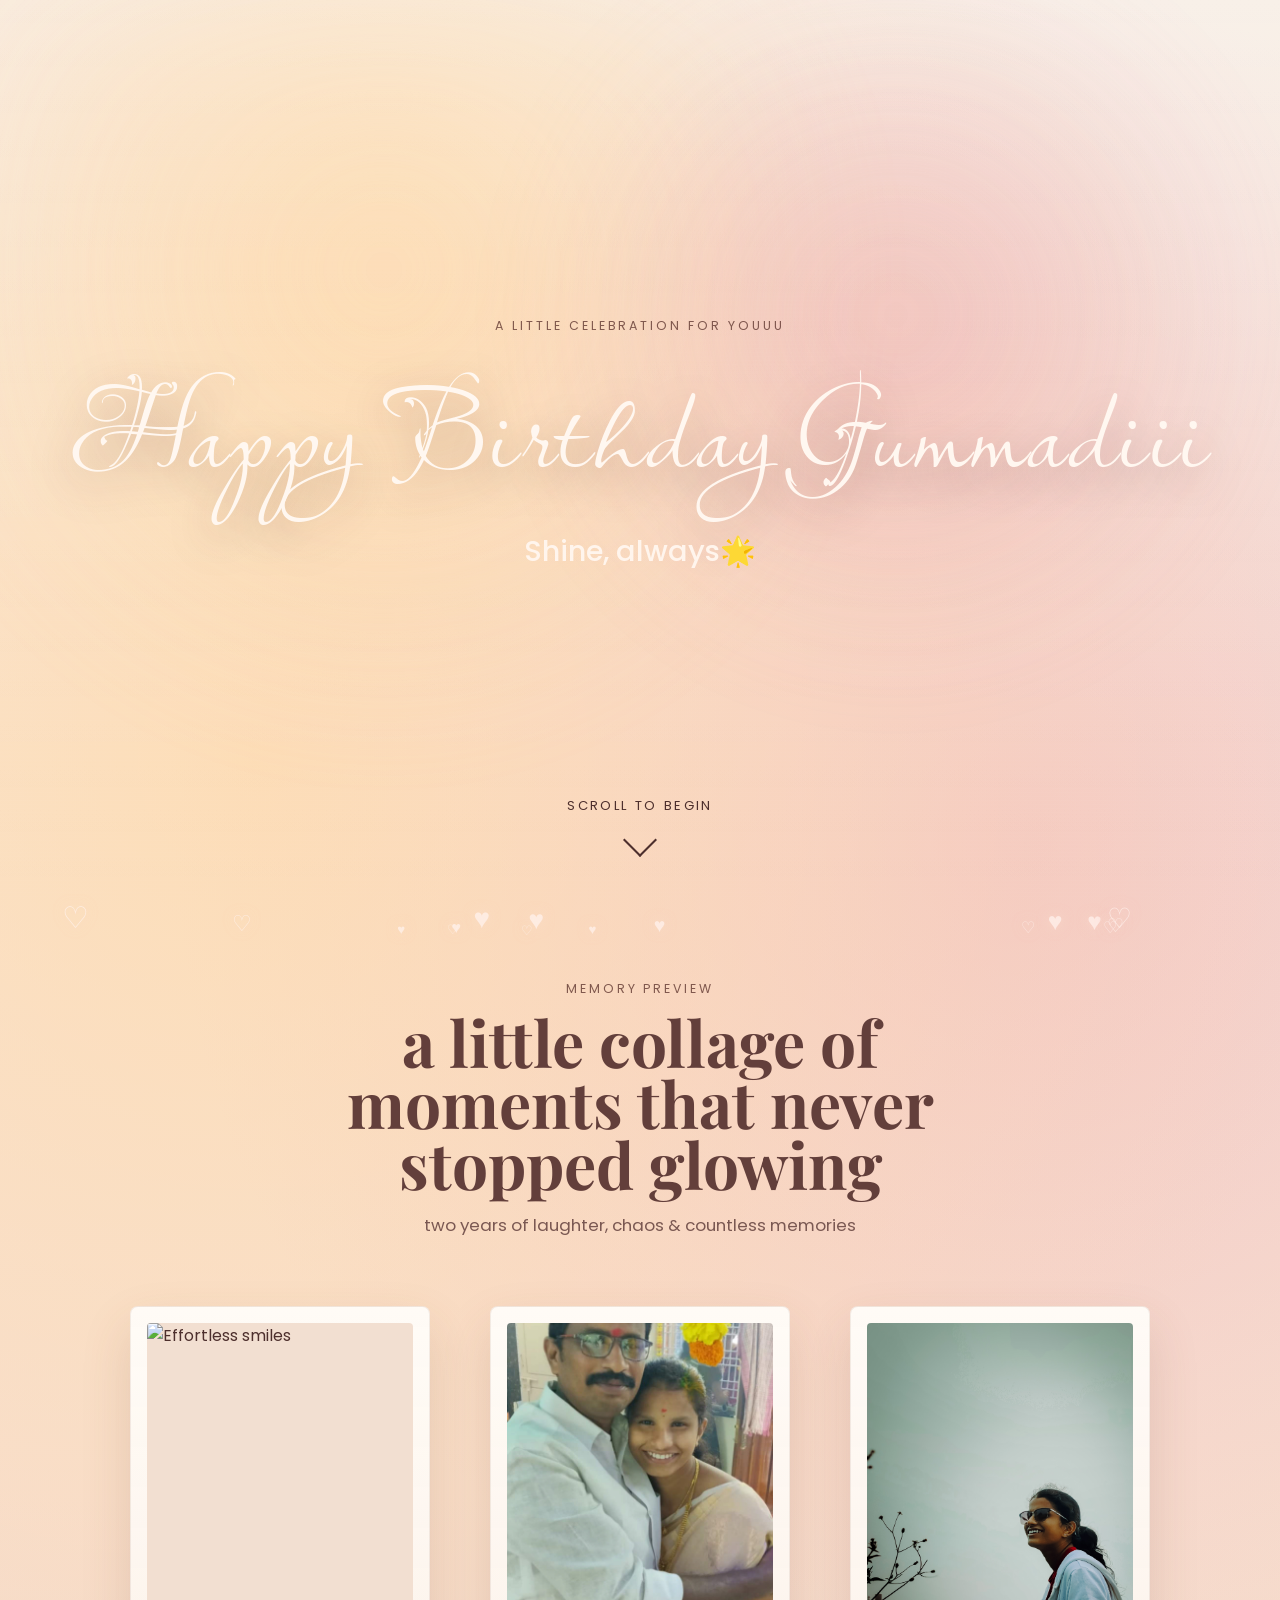
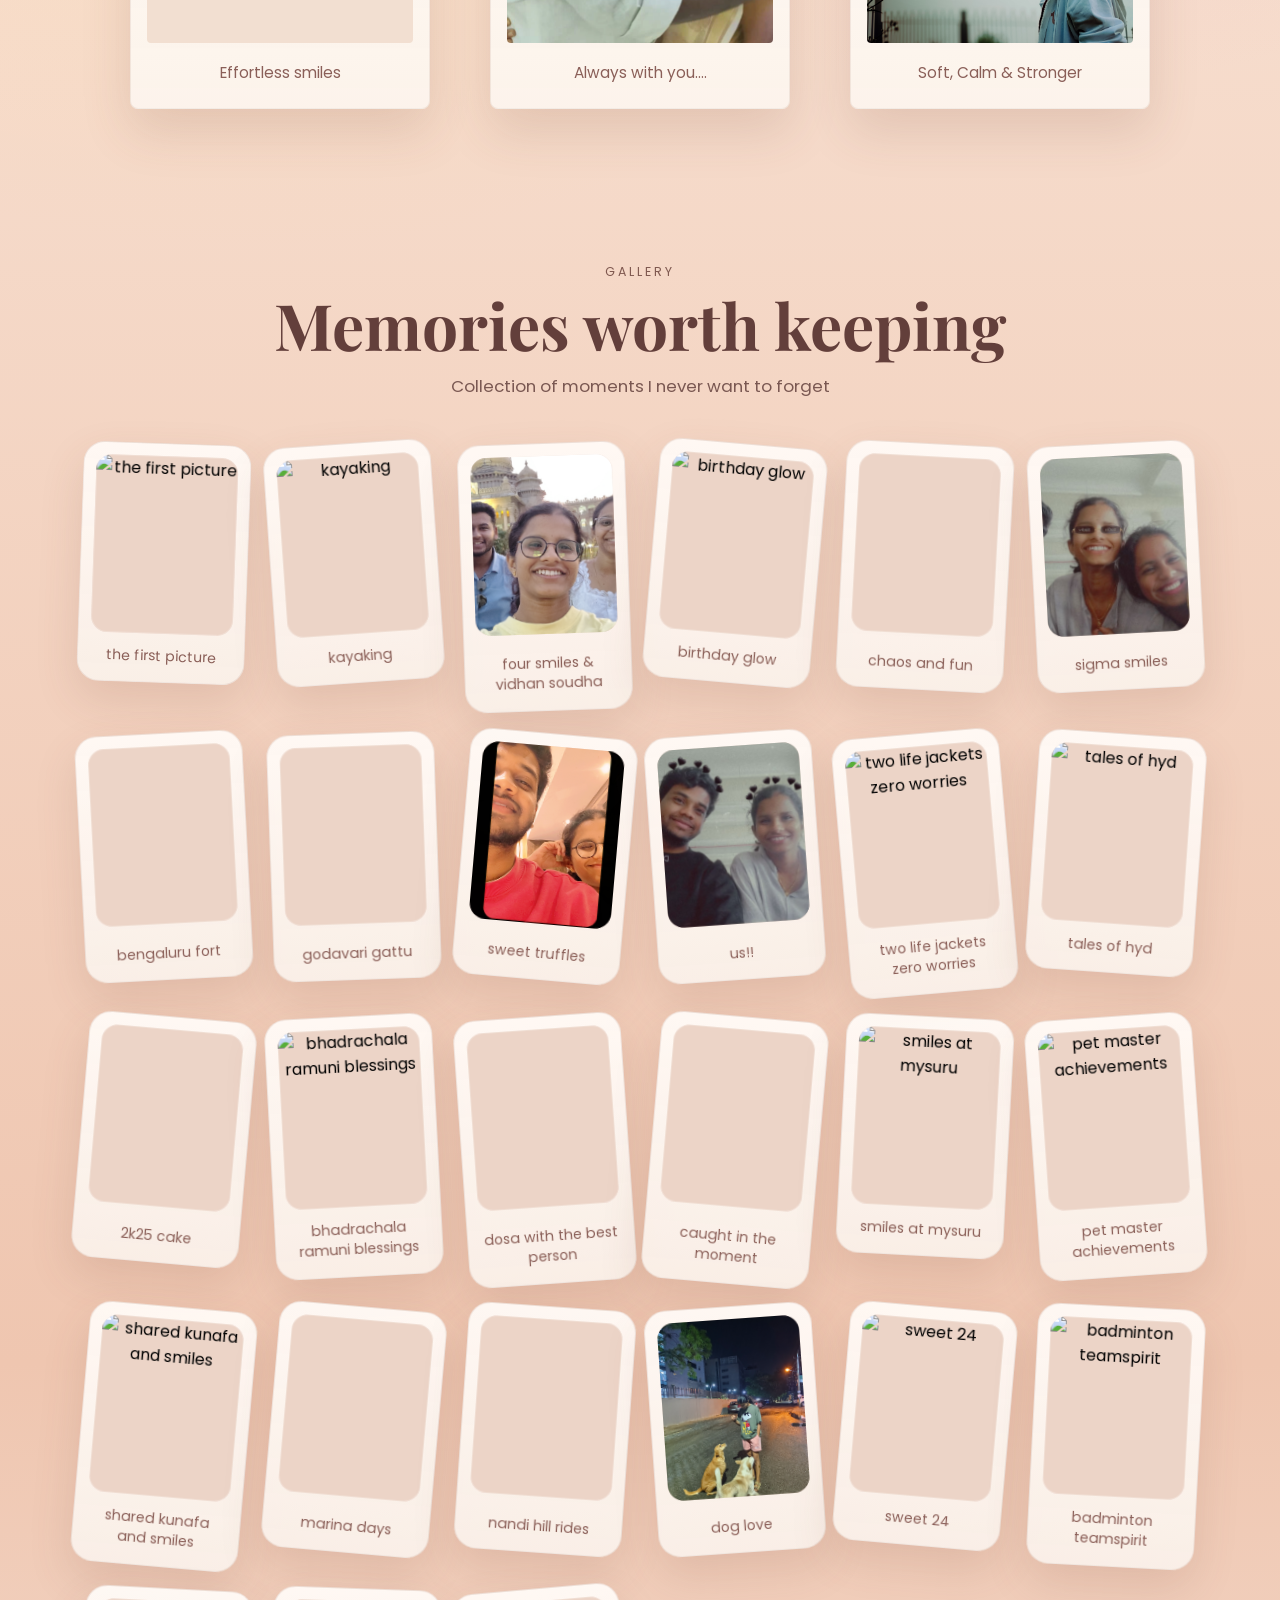
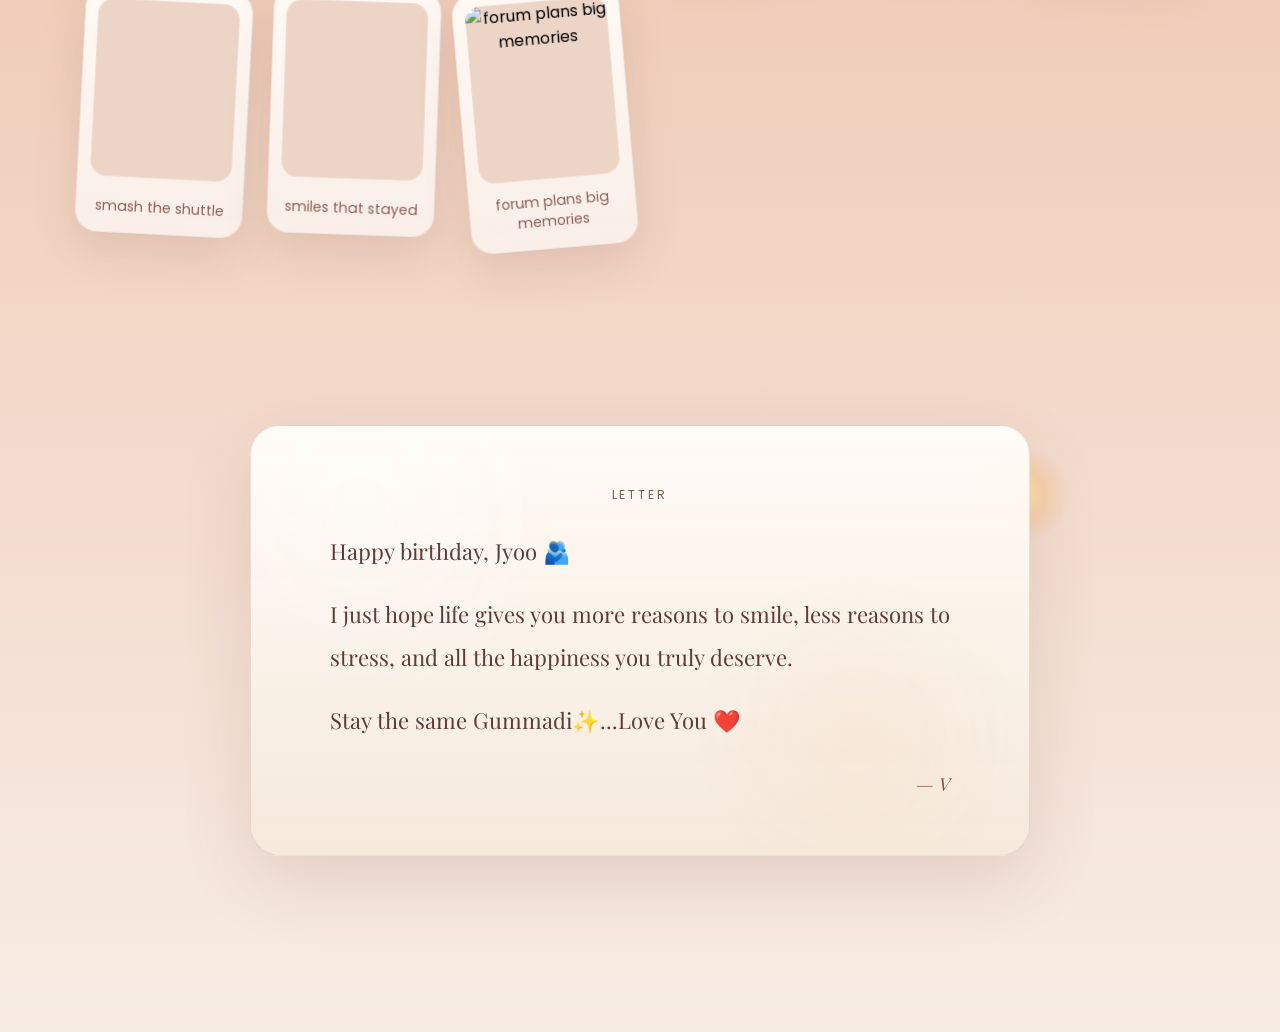
==== commit a763ca48: "Update index.html" ====
--- a/index.html
+++ b/index.html
@@ -89,7 +89,7 @@
                     <div class="letter-body" aria-label="Birthday letter">
                         <p class="letter-line reveal">Happy birthday, Jyoo 🫂</p>
                         <p class="letter-line reveal">I just hope life gives you more reasons to smile, less reasons to stress, and all the happiness you truly deserve.</p>
-                        <p class="letter-line reveal">Stay the same, Gummadi ✨</p>
+                        <p class="letter-line reveal">Stay the same Gummadi✨...Love You ❤️</p>
                     </div>
 
                     <p class="letter-signoff reveal">— V</p>
